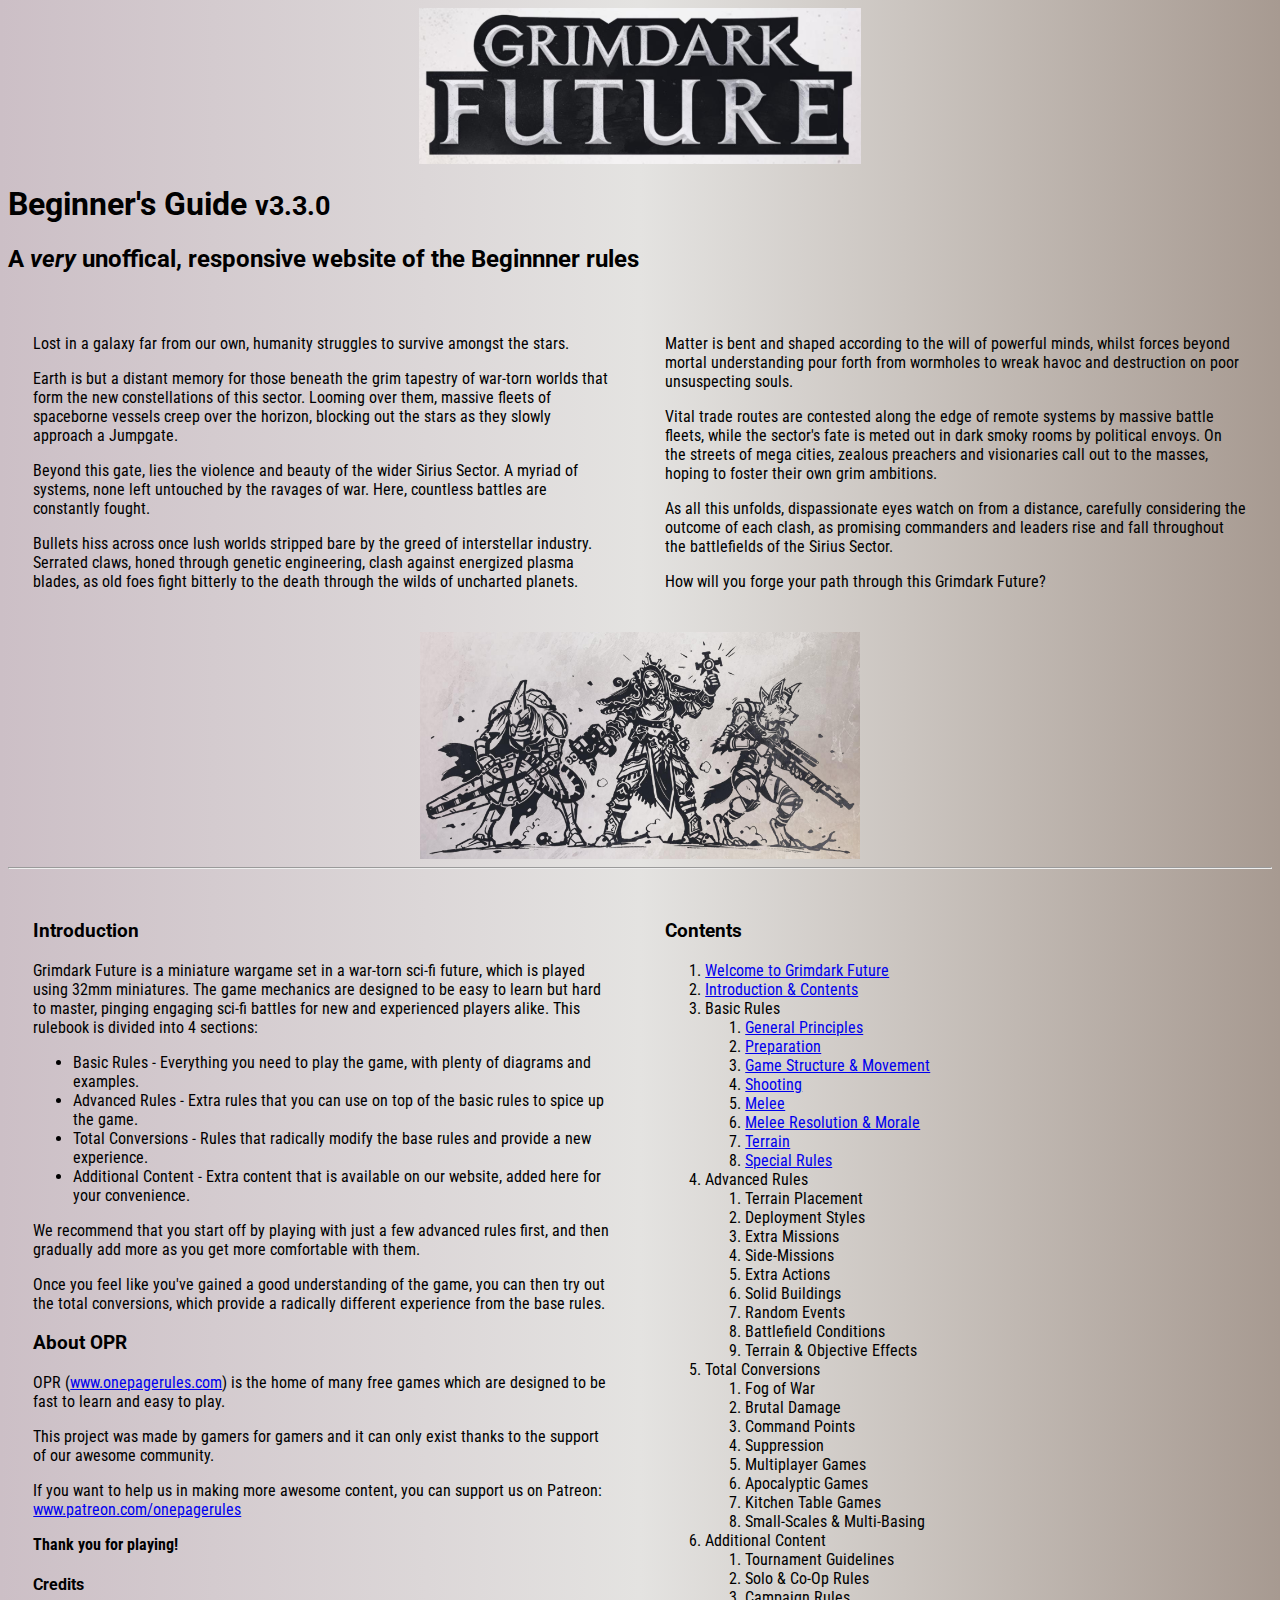
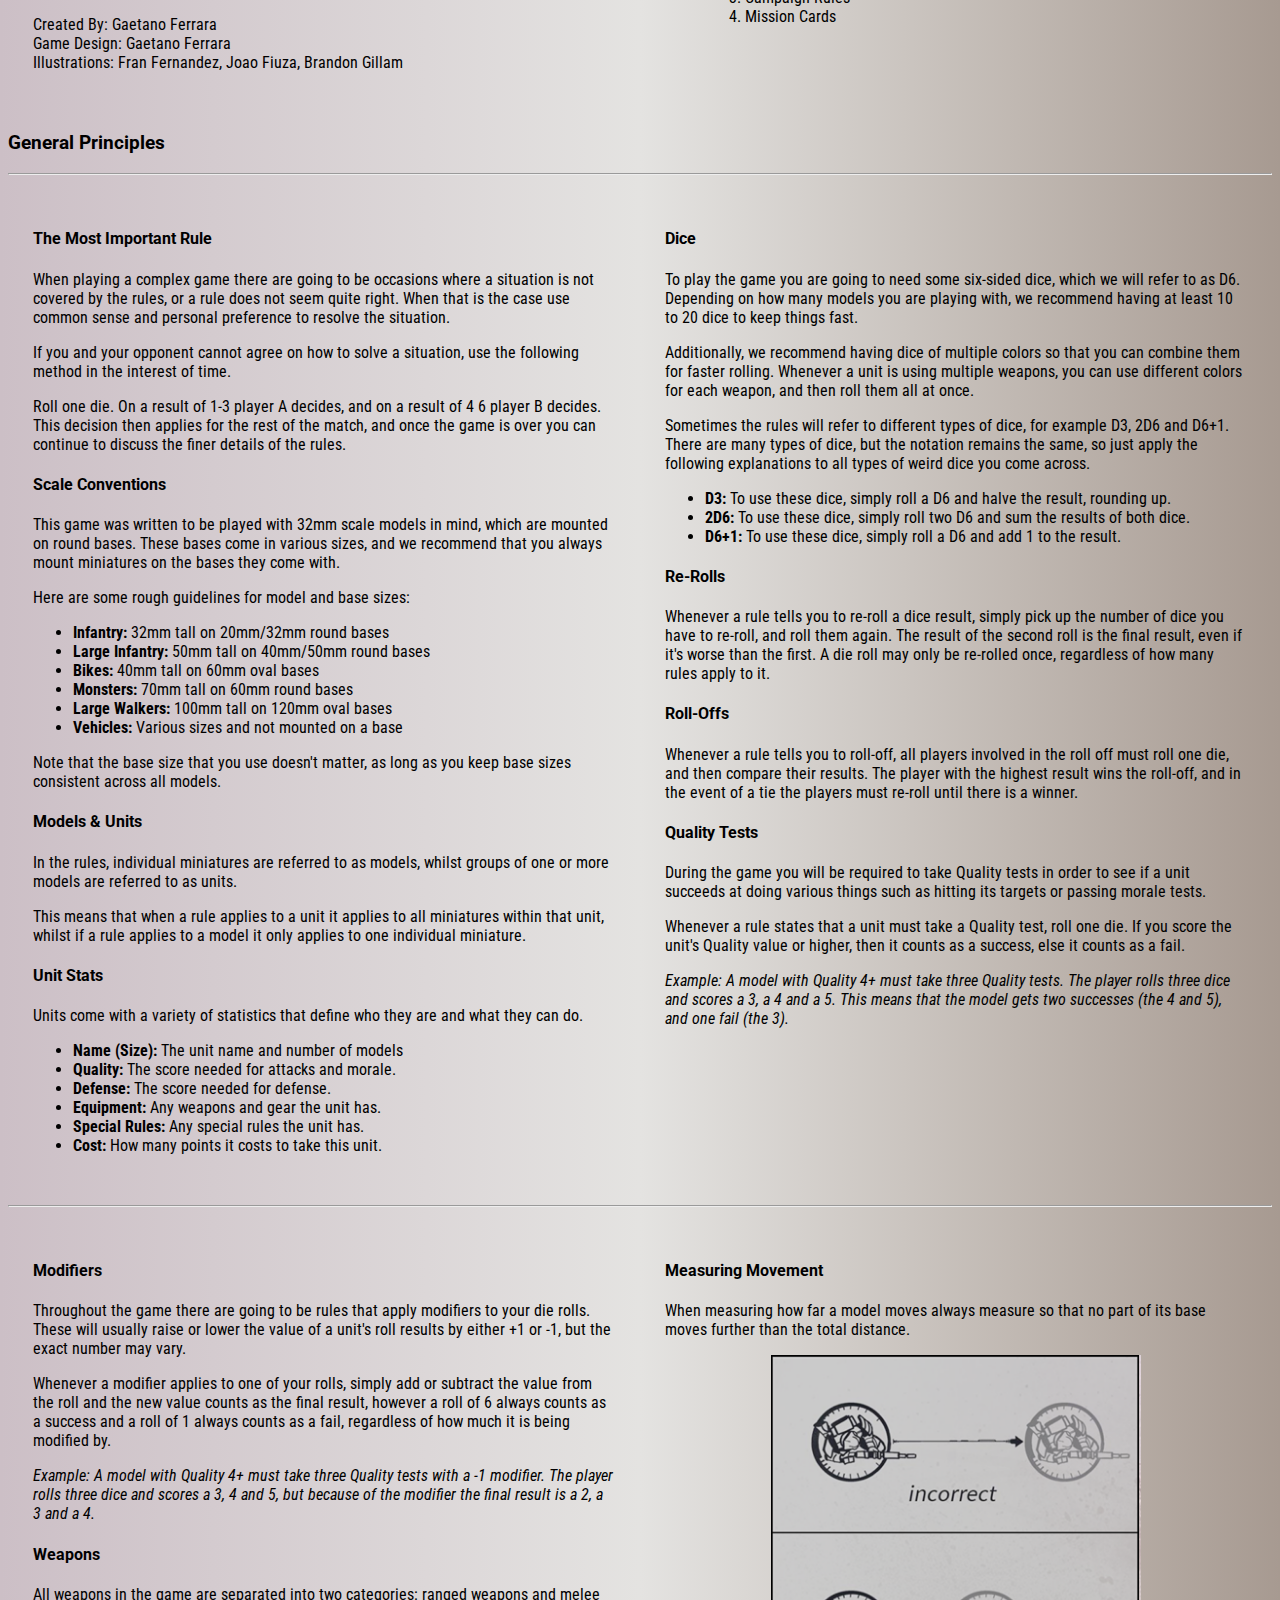
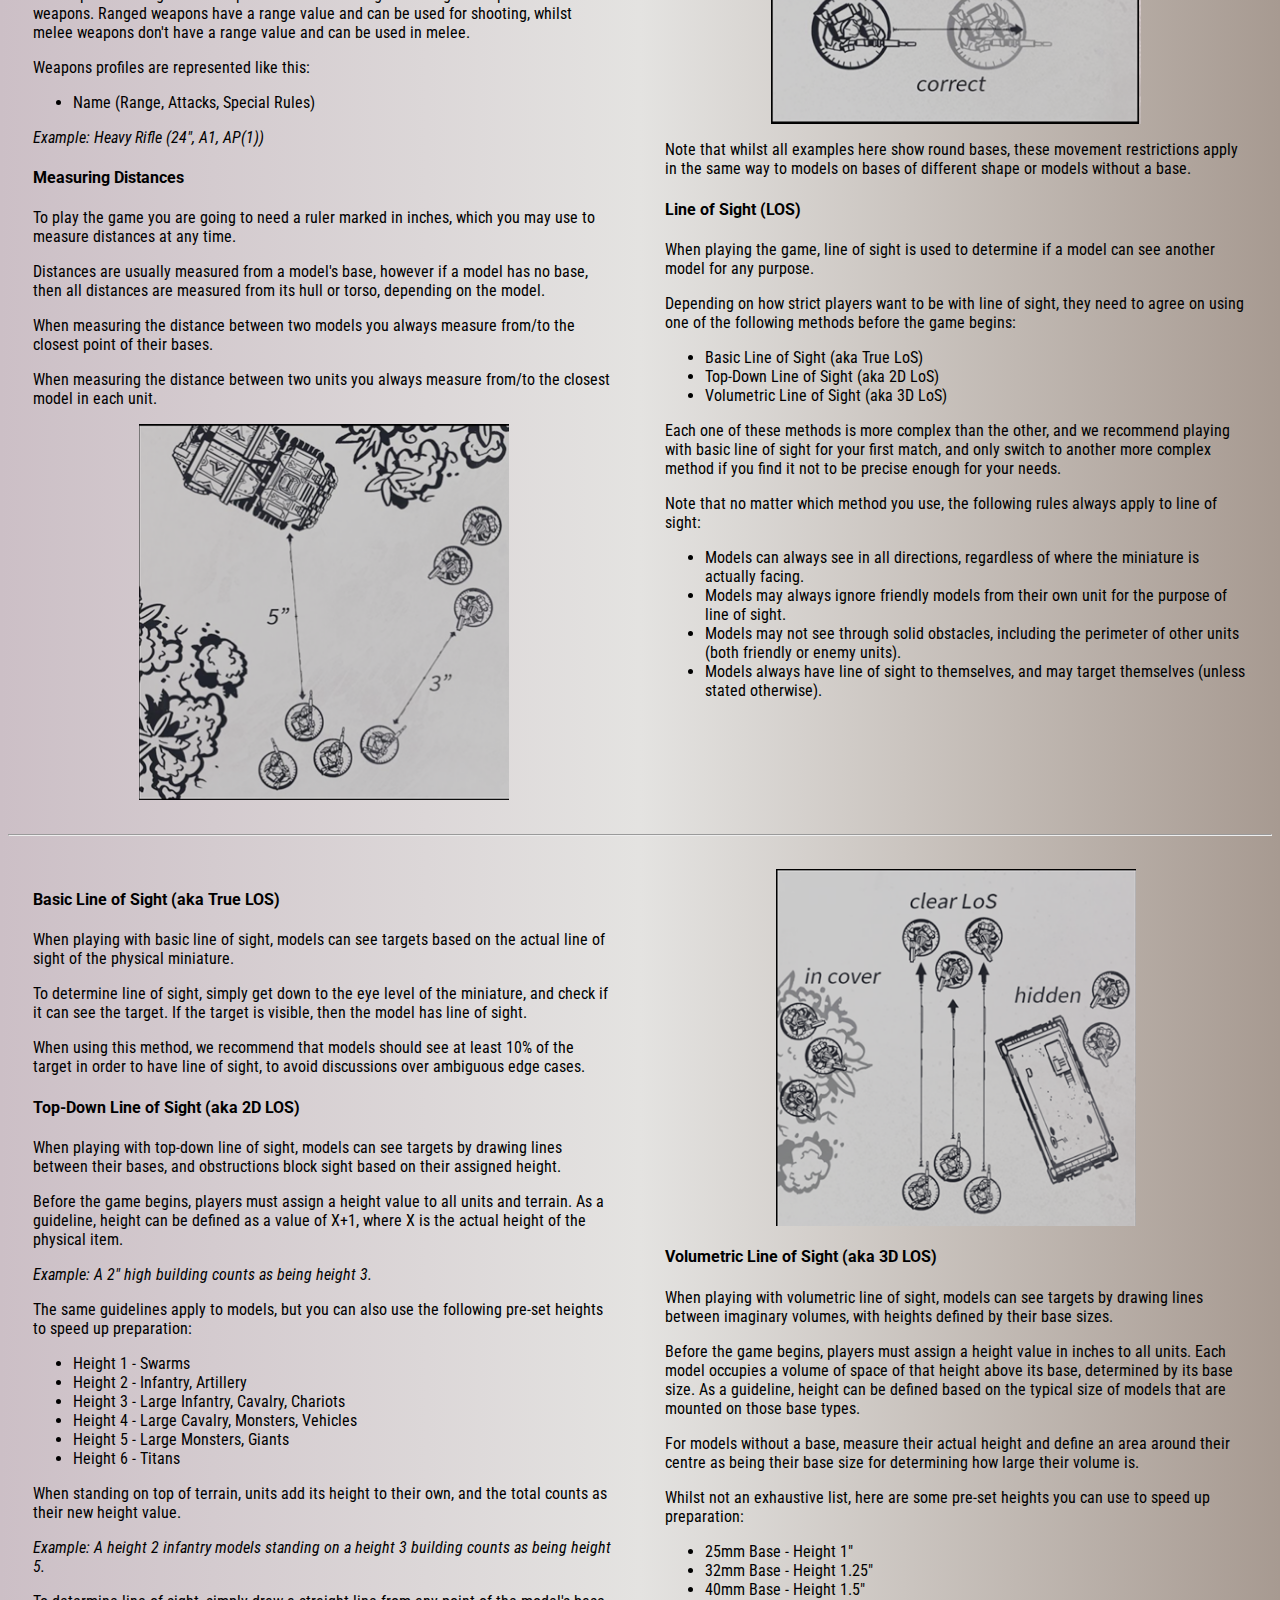
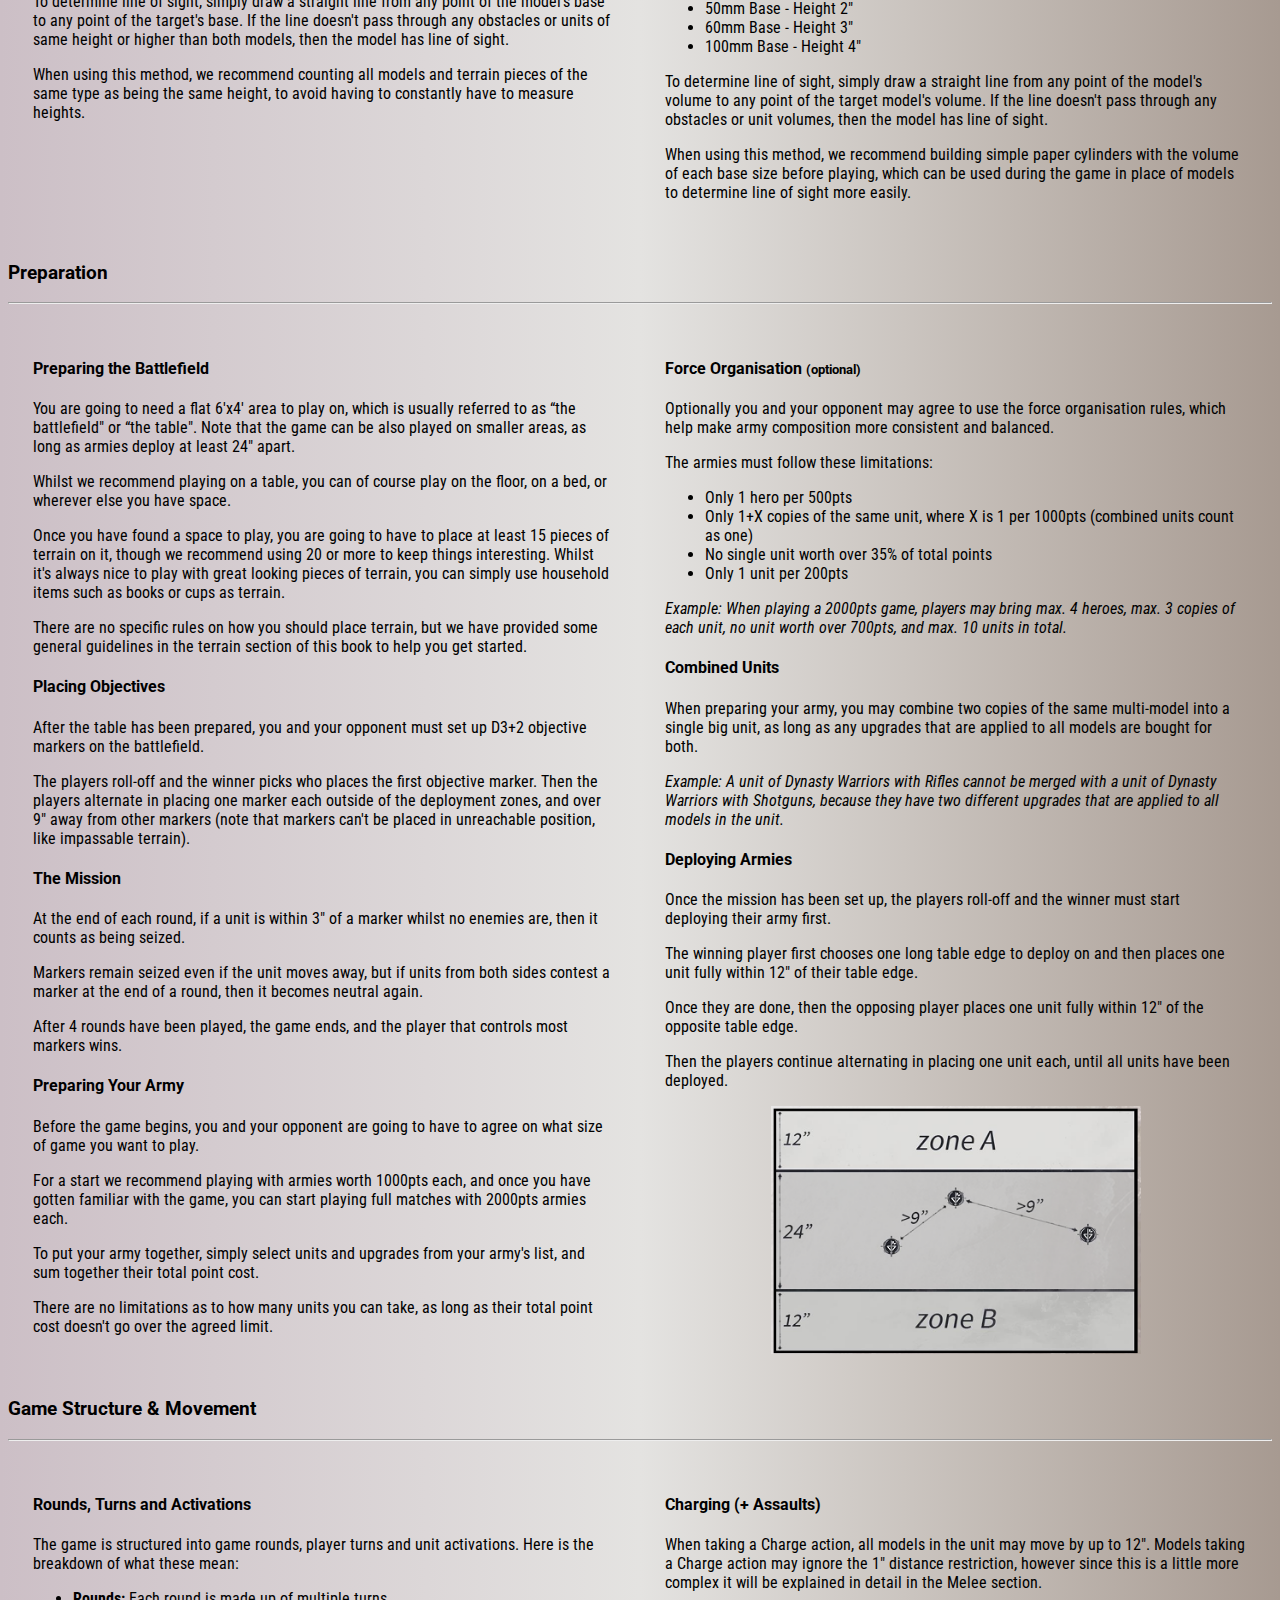
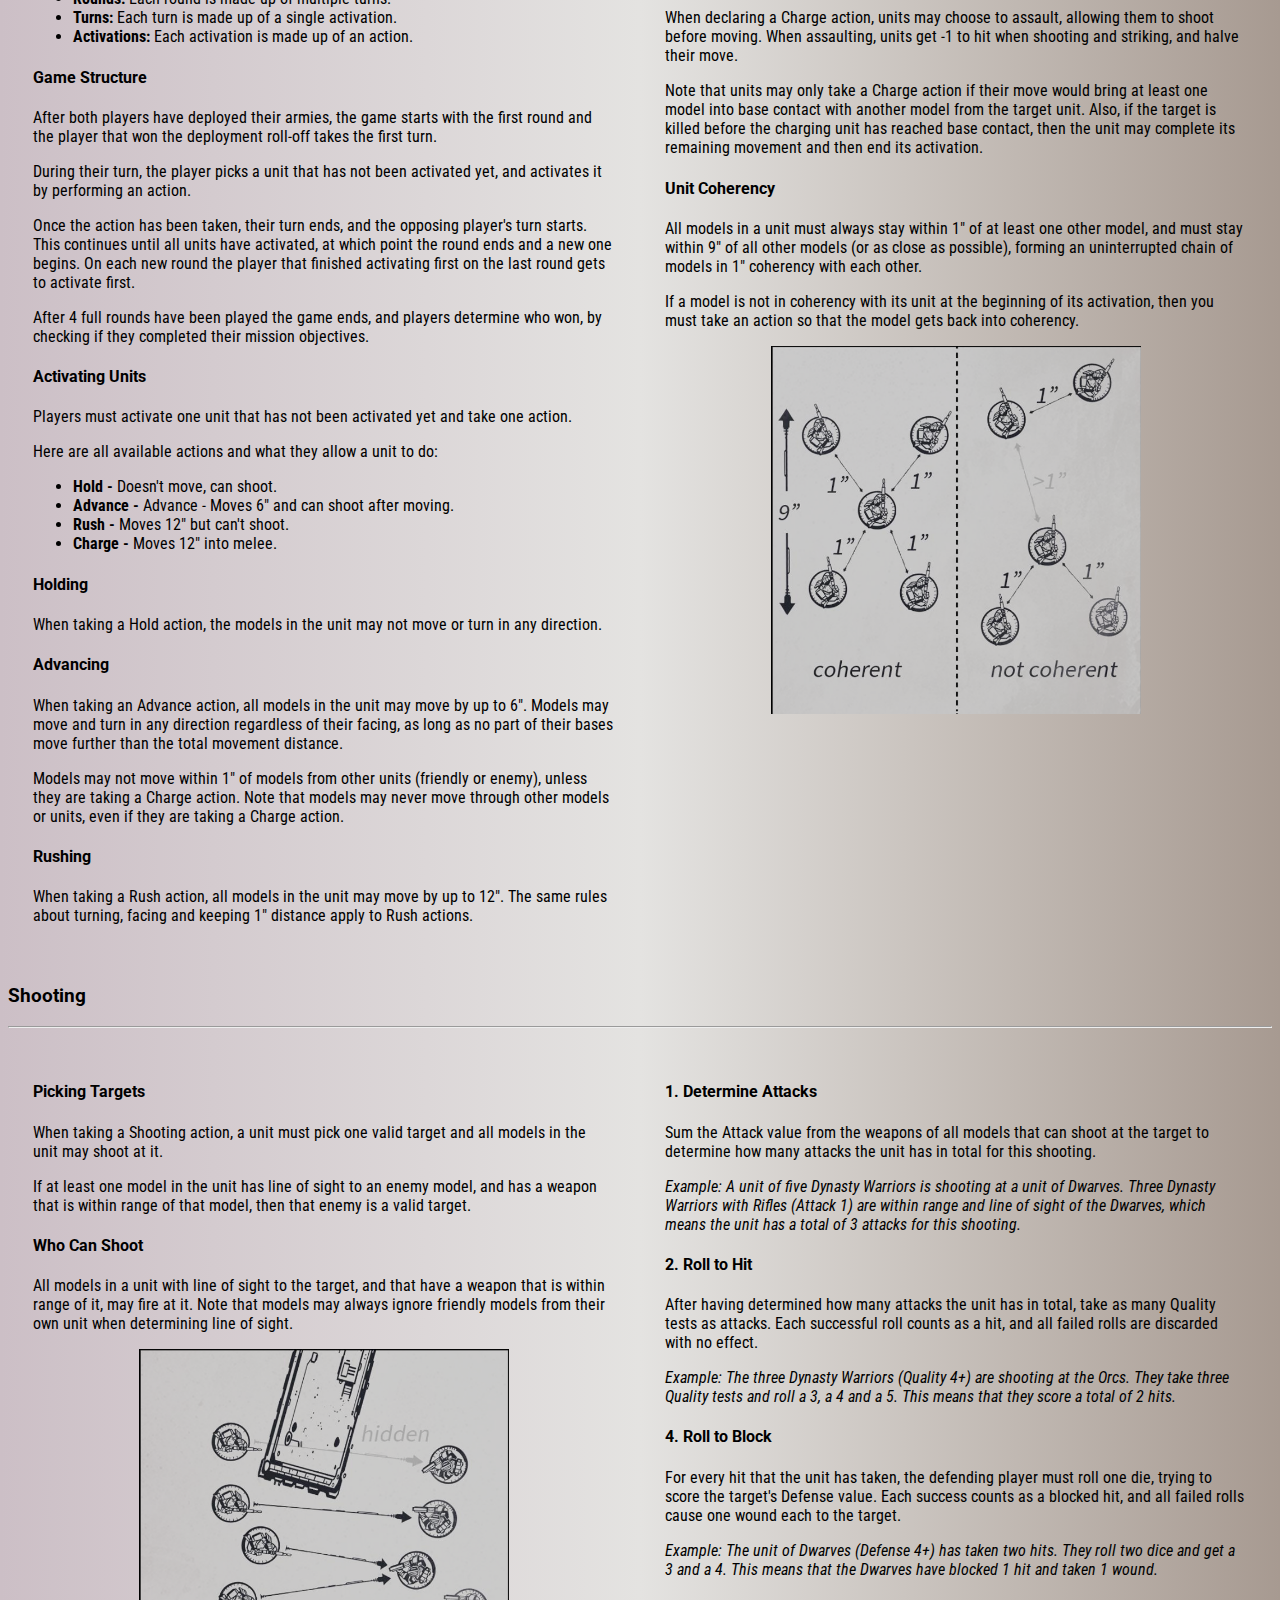
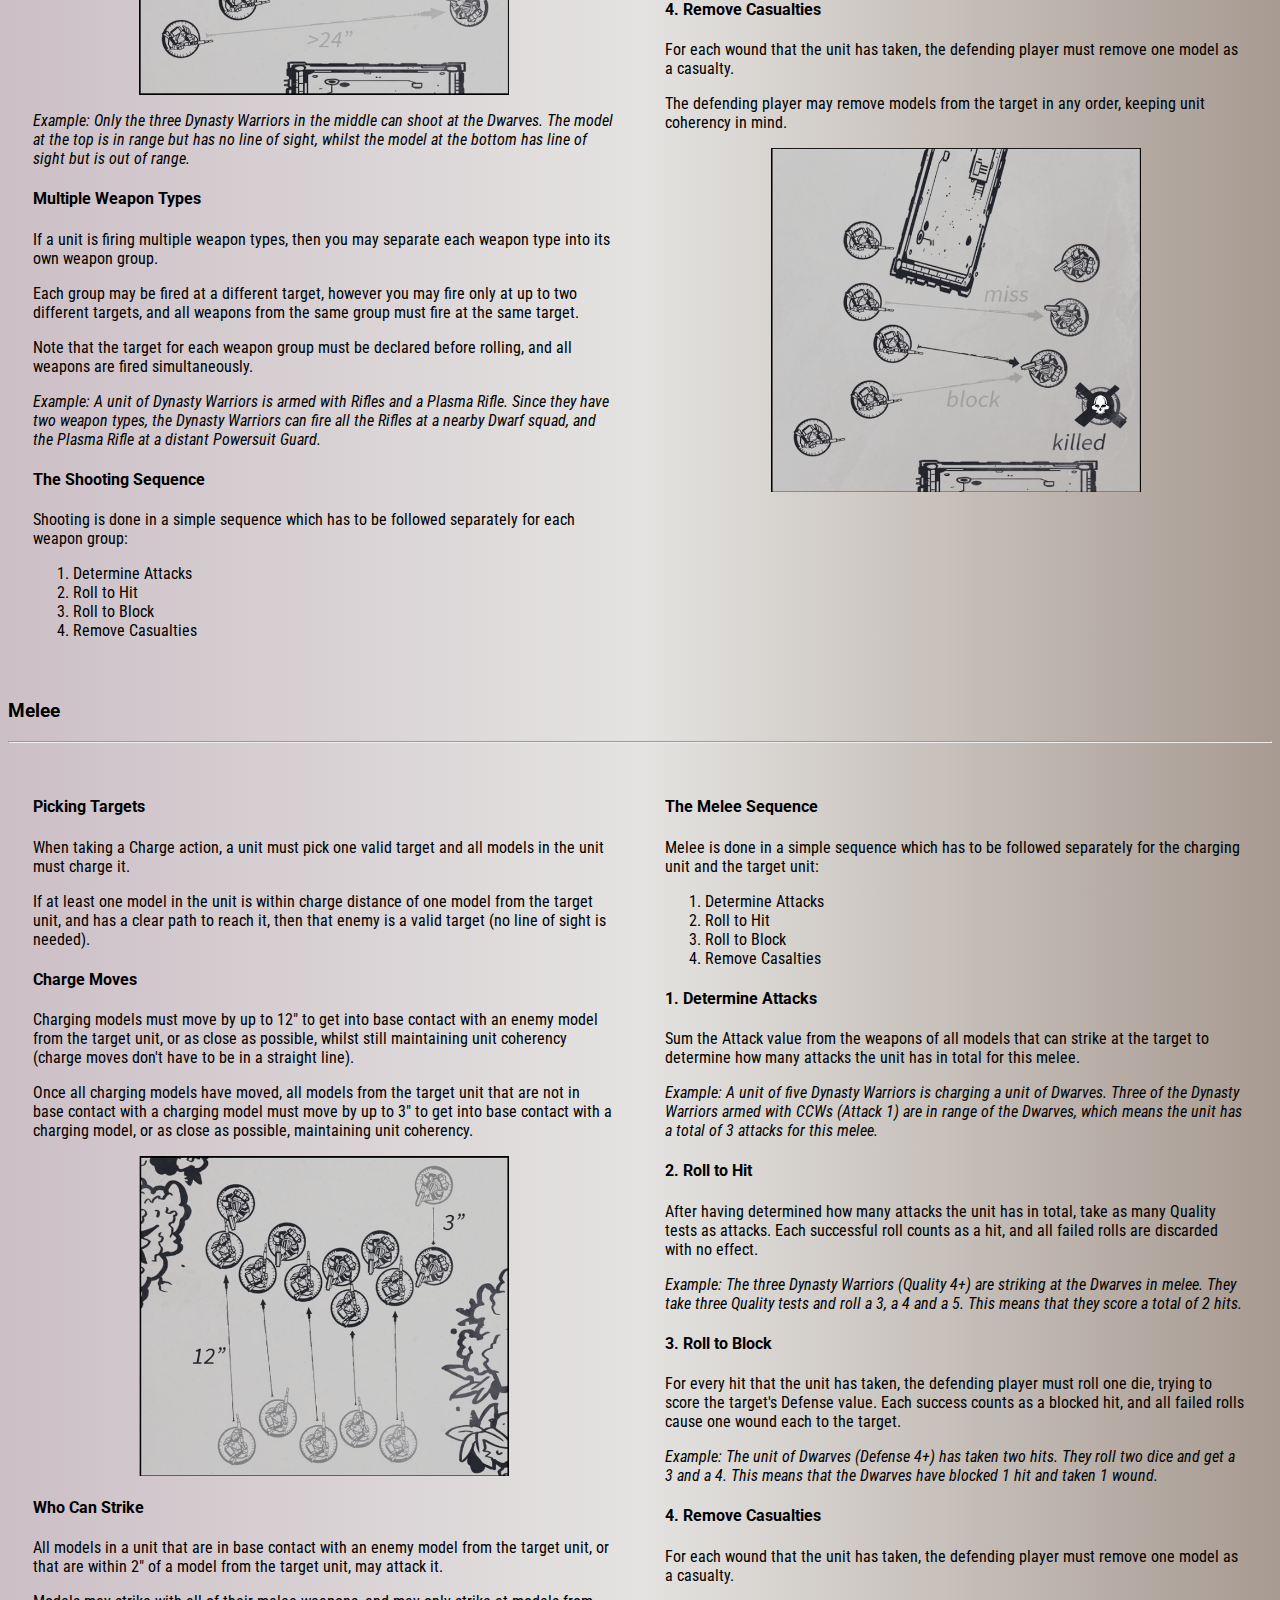
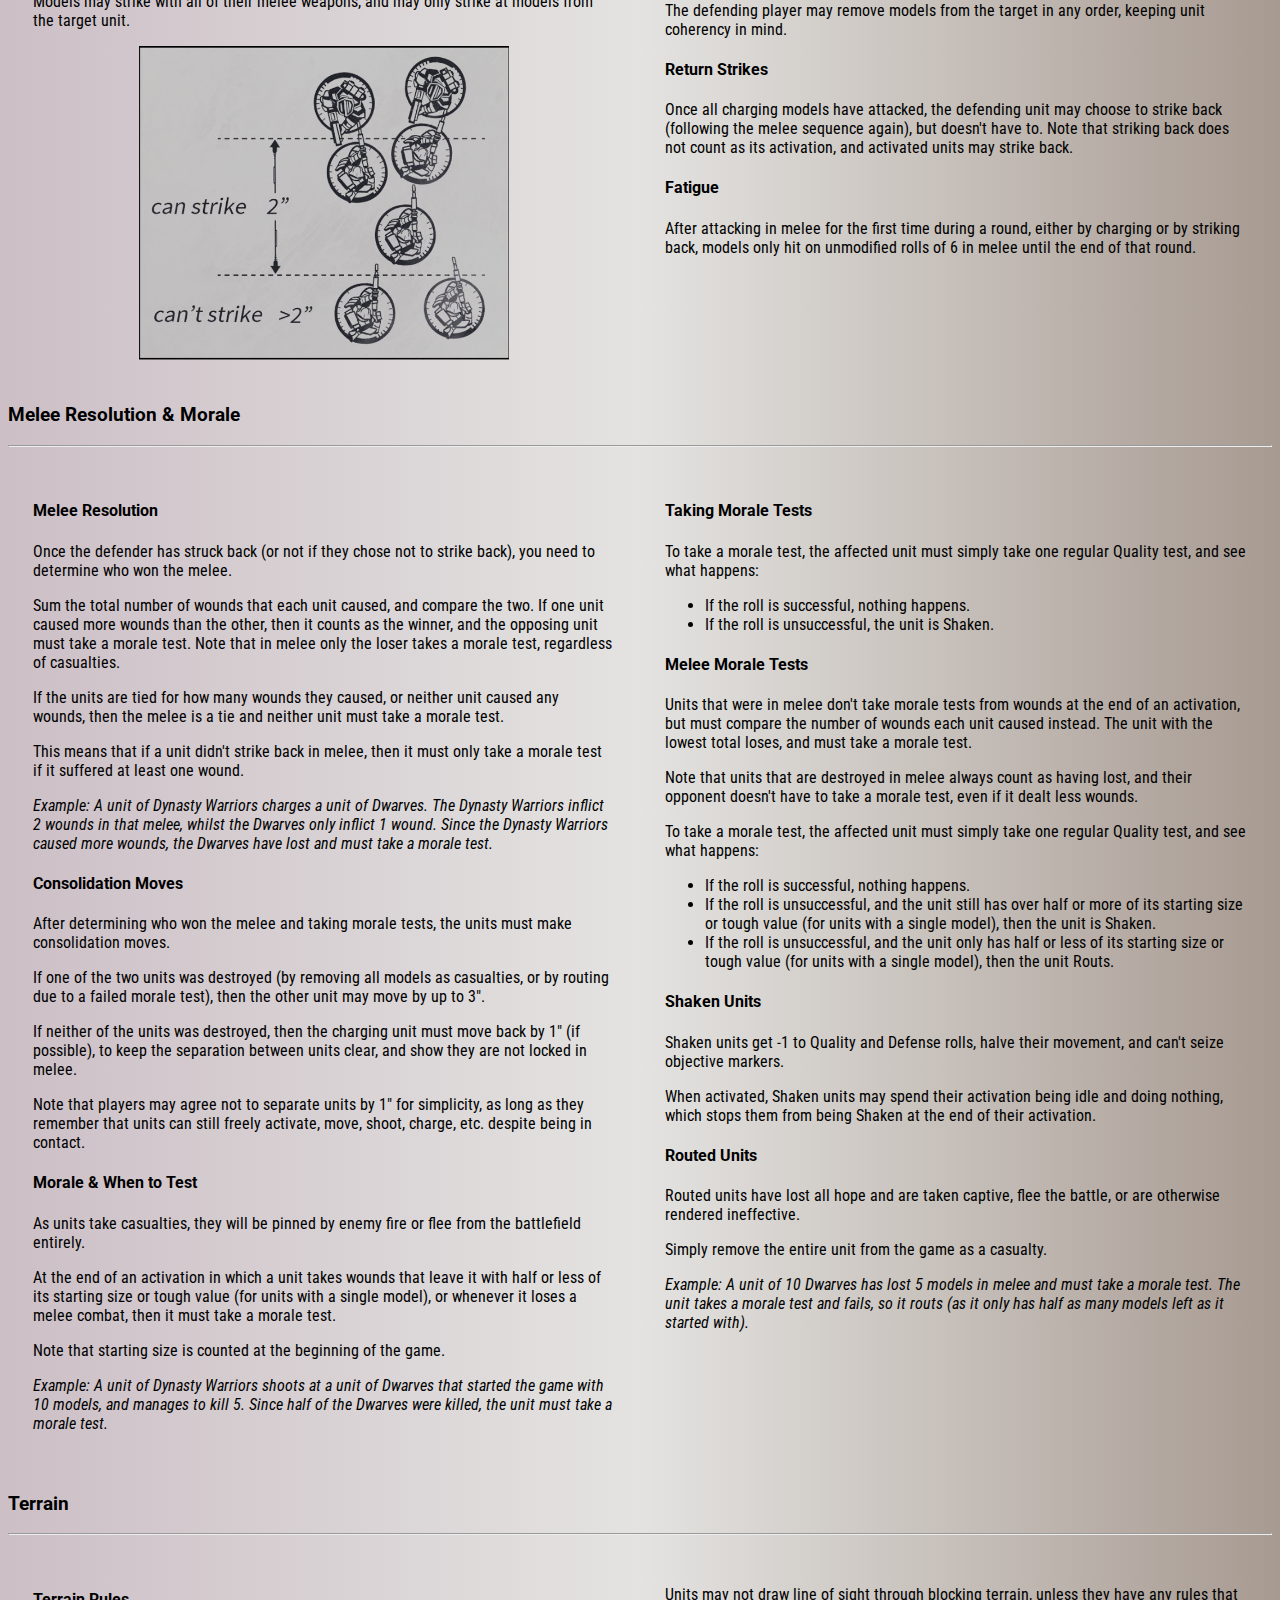
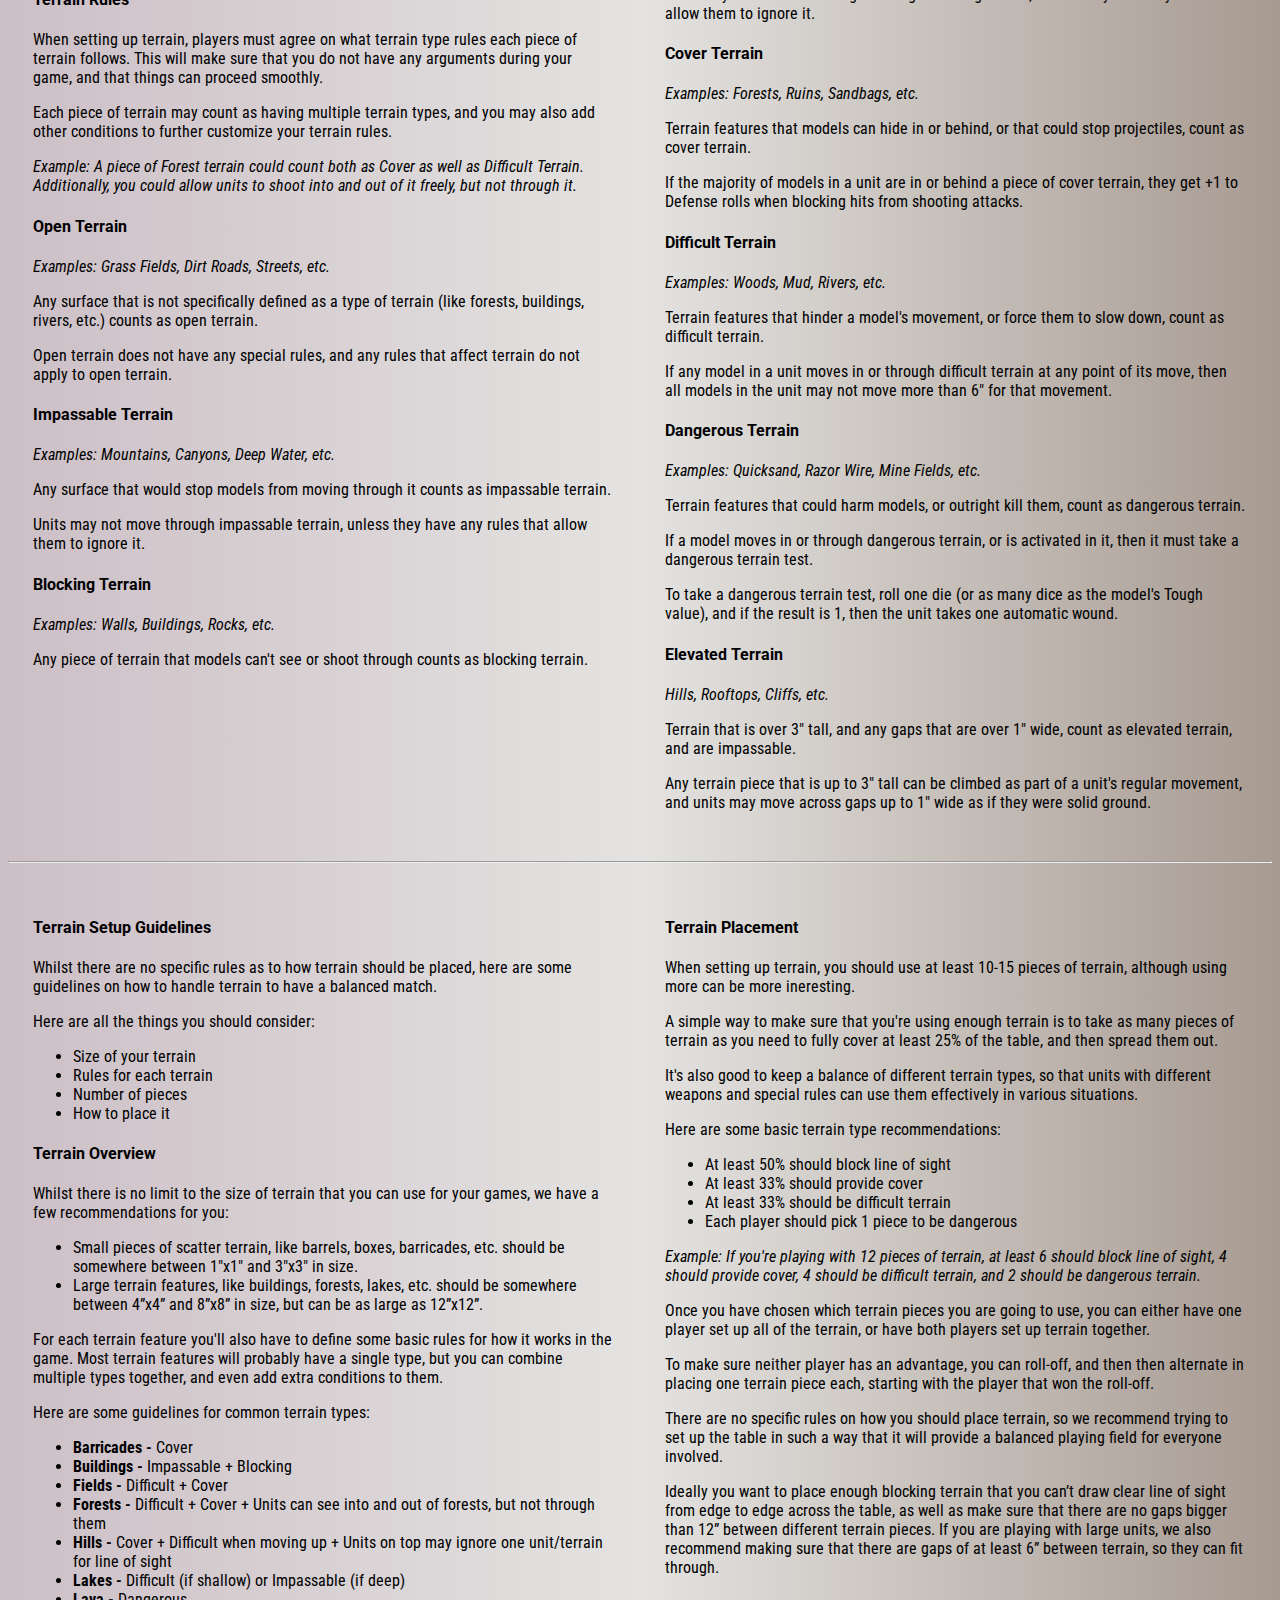
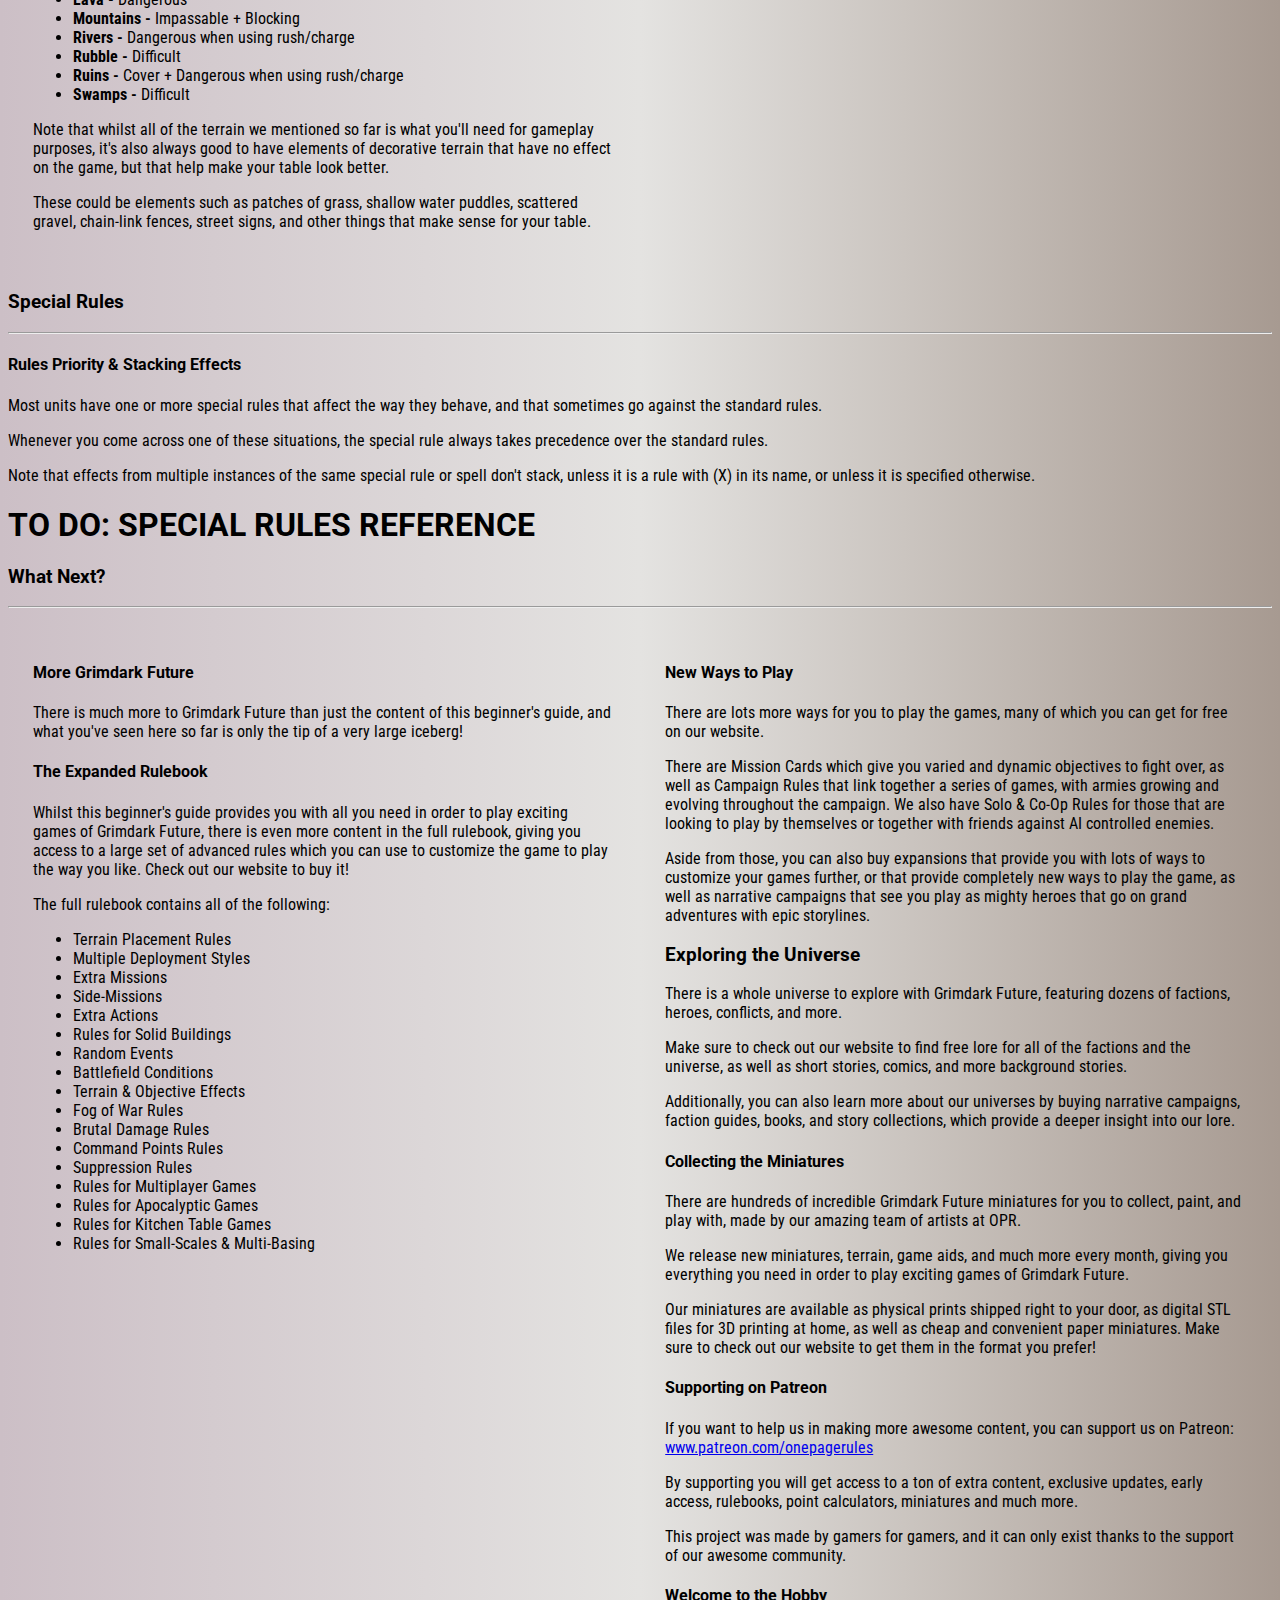
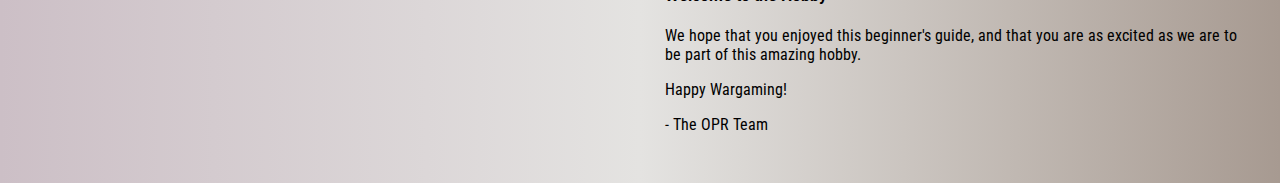
==== index.html @ 764f70dc "visual fixes for printing" ====
<!DOCTYPE html>
<html lang="en">
  <head>
    <meta charset="UTF-8" />
    <meta name="viewport" content="width=device-width, initial-scale=1.0" />
    <title>OPR's Grimdark Future Beginner Rules</title>
    <link rel="preconnect" href="https://fonts.googleapis.com" />
    <link rel="preconnect" href="https://fonts.gstatic.com" crossorigin />
    <link
      href="https://fonts.googleapis.com/css2?family=Roboto+Condensed:ital,wght@0,100..900;1,100..900&family=Roboto:ital,wght@0,100;0,300;0,400;0,500;0,700;0,900;1,100;1,300;1,400;1,500;1,700;1,900&display=swap"
      rel="stylesheet"
    />
    <link
      rel="stylesheet"
      media="screen"
      type="text/css"
      href="resources/styles.css"
    />
    <link
      rel="stylesheet"
      media="print"
      type="text/css"
      href="resources/print.css"
    />
  </head>
  <body>
    <img src="images/gf-logo.png" alt="Grimdark Future logo" />
    <h1>Beginner's Guide <small>v3.3.0</small></h1>
    <h2>
      A <em>very</em> unoffical, responsive website of the Beginnner rules
    </h2>
    <div class="row">
      <div class="column">
        <p>
          <a name="welcome"></a>
          Lost in a galaxy far from our own, humanity struggles to survive
          amongst the stars.
        </p>
        <p>
          Earth is but a distant memory for those beneath the grim tapestry of
          war-torn worlds that form the new constellations of this sector.
          Looming over them, massive fleets of spaceborne vessels creep over the
          horizon, blocking out the stars as they slowly approach a Jumpgate.
        </p>
        <p>
          Beyond this gate, lies the violence and beauty of the wider Sirius
          Sector. A myriad of systems, none left untouched by the ravages of
          war. Here, countless battles are constantly fought.
        </p>
        <p>
          Bullets hiss across once lush worlds stripped bare by the greed of
          interstellar industry. Serrated claws, honed through genetic
          engineering, clash against energized plasma blades, as old foes fight
          bitterly to the death through the wilds of uncharted planets.
        </p>
      </div>
      <div class="column">
        <p>
          Matter is bent and shaped according to the will of powerful minds,
          whilst forces beyond mortal understanding pour forth from wormholes to
          wreak havoc and destruction on poor unsuspecting souls.
        </p>

        <p>
          Vital trade routes are contested along the edge of remote systems by
          massive battle fleets, while the sector's fate is meted out in dark
          smoky rooms by political envoys. On the streets of mega cities,
          zealous preachers and visionaries call out to the masses, hoping to
          foster their own grim ambitions.
        </p>
        <p>
          As all this unfolds, dispassionate eyes watch on from a distance,
          carefully considering the outcome of each clash, as promising
          commanders and leaders rise and fall throughout the battlefields of
          the Sirius Sector.
        </p>
        <p>How will you forge your path through this Grimdark Future?</p>
      </div>
    </div>

    <img src="images/welcome.png" alt="three models looking cool" width="440" />

    <div class="row">
      <hr />
      <div class="column">
        <h3><a name="introduction">Introduction</a></h3>
        <p>
          Grimdark Future is a miniature wargame set in a war-torn sci-fi
          future, which is played using 32mm miniatures. The game mechanics are
          designed to be easy to learn but hard to master, pinging engaging
          sci-fi battles for new and experienced players alike. This rulebook is
          divided into 4 sections:
        </p>

        <ul>
          <li>
            Basic Rules - Everything you need to play the game, with plenty of
            diagrams and examples.
          </li>
          <li>
            Advanced Rules - Extra rules that you can use on top of the basic
            rules to spice up the game.
          </li>
          <li>
            Total Conversions - Rules that radically modify the base rules and
            provide a new experience.
          </li>
          <li>
            Additional Content - Extra content that is available on our website,
            added here for your convenience.
          </li>
        </ul>
        <p>
          We recommend that you start off by playing with just a few advanced
          rules first, and then gradually add more as you get more comfortable
          with them.
        </p>
        <p>
          Once you feel like you've gained a good understanding of the game, you
          can then try out the total conversions, which provide a radically
          different experience from the base rules.
        </p>
        <h3>About OPR</h3>
        <p>
          OPR (<a href="https://www.onepagerules.com">www.onepagerules.com</a>)
          is the home of many free games which are designed to be fast to learn
          and easy to play.
        </p>
        <p>
          This project was made by gamers for gamers and it can only exist
          thanks to the support of our awesome community.
        </p>
        <p>
          If you want to help us in making more awesome content, you can support
          us on Patreon:
          <a href="https://www.patreon.com/onepagerules"
            >www.patreon.com/onepagerules</a
          >
        </p>
        <p><strong>Thank you for playing!</strong></p>

        <h4>Credits</h4>
        <p>
          Created By: Gaetano Ferrara <br />
          Game Design: Gaetano Ferrara<br />
          Illustrations: Fran Fernandez, Joao Fiuza, Brandon Gillam
        </p>
      </div>
      <div class="column">
        <h3>Contents</h3>
        <ol class="toc-list">
          <li><a href="#welcome">Welcome to Grimdark Future</a></li>
          <li><a href="#introduction">Introduction & Contents</a></li>
          <li>Basic Rules</li>
          <ol>
            <li><a href="#general-principles">General Principles</a></li>
            <li><a href="#preparation">Preparation</a></li>
            <li><a href="#game-structure">Game Structure & Movement</a></li>
            <li><a href="#shooting">Shooting</a></li>
            <li><a href="#melee">Melee</a></li>
            <li><a href="#morale">Melee Resolution & Morale</a></li>
            <li><a href="#terrain">Terrain</a></li>
            <li><a href="#special-rules">Special Rules</a></li>
          </ol>
          <li>Advanced Rules</li>
          <ol>
            <li>Terrain Placement</li>
            <li>Deployment Styles</li>
            <li>Extra Missions</li>
            <li>Side-Missions</li>
            <li>Extra Actions</li>
            <li>Solid Buildings</li>
            <li>Random Events</li>
            <li>Battlefield Conditions</li>
            <li>Terrain & Objective Effects</li>
          </ol>
          <li>Total Conversions</li>
          <ol>
            <li>Fog of War</li>
            <li>Brutal Damage</li>
            <li>Command Points</li>
            <li>Suppression</li>
            <li>Multiplayer Games</li>
            <li>Apocalyptic Games</li>
            <li>Kitchen Table Games</li>
            <li>Small-Scales & Multi-Basing</li>
          </ol>
          <li>Additional Content</li>
          <ol>
            <li>Tournament Guidelines</li>
            <li>Solo & Co-Op Rules</li>
            <li>Campaign Rules</li>
            <li>Mission Cards</li>
          </ol>
        </ol>
      </div>
    </div>

    <h3><a name="general-principles">General Principles</a></h3>
    <hr />
    <div class="row">
      <div class="column">
        <h4>The Most Important Rule</h4>
        <p>
          When playing a complex game there are going to be occasions where a
          situation is not covered by the rules, or a rule does not seem quite
          right. When that is the case use common sense and personal preference
          to resolve the situation.
        </p>
        <p>
          If you and your opponent cannot agree on how to solve a situation, use
          the following method in the interest of time.
        </p>
        <p>
          Roll one die. On a result of 1-3 player A decides, and on a result of
          4 6 player B decides. This decision then applies for the rest of the
          match, and once the game is over you can continue to discuss the finer
          details of the rules.
        </p>
        <h4>Scale Conventions</h4>
        <p>
          This game was written to be played with 32mm scale models in mind,
          which are mounted on round bases. These bases come in various sizes,
          and we recommend that you always mount miniatures on the bases they
          come with.
        </p>
        <p>Here are some rough guidelines for model and base sizes:</p>
        <ul>
          <li><strong>Infantry:</strong> 32mm tall on 20mm/32mm round bases</li>
          <li>
            <strong>Large Infantry:</strong> 50mm tall on 40mm/50mm round bases
          </li>
          <li><strong>Bikes:</strong> 40mm tall on 60mm oval bases</li>
          <li><strong>Monsters:</strong> 70mm tall on 60mm round bases</li>
          <li>
            <strong>Large Walkers:</strong> 100mm tall on 120mm oval bases
          </li>
          <li>
            <strong>Vehicles:</strong> Various sizes and not mounted on a base
          </li>
        </ul>
        <p>
          Note that the base size that you use doesn't matter, as long as you
          keep base sizes consistent across all models.
        </p>
        <h4>Models & Units</h4>
        <p>
          In the rules, individual miniatures are referred to as models, whilst
          groups of one or more models are referred to as units.
        </p>
        <p>
          This means that when a rule applies to a unit it applies to all
          miniatures within that unit, whilst if a rule applies to a model it
          only applies to one individual miniature.
        </p>
        <h4>Unit Stats</h4>
        <p>
          Units come with a variety of statistics that define who they are and
          what they can do.
        </p>
        <ul>
          <li>
            <strong>Name (Size):</strong> The unit name and number of models
          </li>
          <li>
            <strong>Quality:</strong> The score needed for attacks and morale.
          </li>
          <li><strong>Defense:</strong> The score needed for defense.</li>
          <li>
            <strong>Equipment:</strong> Any weapons and gear the unit has.
          </li>
          <li>
            <strong>Special Rules:</strong> Any special rules the unit has.
          </li>
          <li>
            <strong>Cost:</strong> How many points it costs to take this unit.
          </li>
        </ul>
      </div>
      <div class="column">
        <h4>Dice</h4>
        <p>
          To play the game you are going to need some six-sided dice, which we
          will refer to as D6. Depending on how many models you are playing
          with, we recommend having at least 10 to 20 dice to keep things fast.
        </p>
        <p>
          Additionally, we recommend having dice of multiple colors so that you
          can combine them for faster rolling. Whenever a unit is using multiple
          weapons, you can use different colors for each weapon, and then roll
          them all at once.
        </p>
        <p>
          Sometimes the rules will refer to different types of dice, for example
          D3, 2D6 and D6+1. There are many types of dice, but the notation
          remains the same, so just apply the following explanations to all
          types of weird dice you come across.
        </p>
        <ul>
          <li>
            <strong>D3:</strong> To use these dice, simply roll a D6 and halve
            the result, rounding up.
          </li>
          <li>
            <strong>2D6:</strong> To use these dice, simply roll two D6 and sum
            the results of both dice.
          </li>
          <li>
            <strong>D6+1:</strong> To use these dice, simply roll a D6 and add 1
            to the result.
          </li>
        </ul>
        <h4>Re-Rolls</h4>
        <p>
          Whenever a rule tells you to re-roll a dice result, simply pick up the
          number of dice you have to re-roll, and roll them again. The result of
          the second roll is the final result, even if it's worse than the
          first. A die roll may only be re-rolled once, regardless of how many
          rules apply to it.
        </p>
        <h4>Roll-Offs</h4>
        <p>
          Whenever a rule tells you to roll-off, all players involved in the
          roll off must roll one die, and then compare their results. The player
          with the highest result wins the roll-off, and in the event of a tie
          the players must re-roll until there is a winner.
        </p>
        <h4>Quality Tests</h4>
        <p>
          During the game you will be required to take Quality tests in order to
          see if a unit succeeds at doing various things such as hitting its
          targets or passing morale tests.
        </p>
        <p>
          Whenever a rule states that a unit must take a Quality test, roll one
          die. If you score the unit's Quality value or higher, then it counts
          as a success, else it counts as a fail.
        </p>
        <p>
          <em
            >Example: A model with Quality 4+ must take three Quality tests. The
            player rolls three dice and scores a 3, a 4 and a 5. This means that
            the model gets two successes (the 4 and 5), and one fail (the
            3).</em
          >
        </p>
      </div>
    </div>
    <hr />
    <div class="row">
      <div class="column">
        <h4>Modifiers</h4>
        <p>
          Throughout the game there are going to be rules that apply modifiers
          to your die rolls. These will usually raise or lower the value of a
          unit's roll results by either +1 or -1, but the exact number may vary.
        </p>
        <p>
          Whenever a modifier applies to one of your rolls, simply add or
          subtract the value from the roll and the new value counts as the final
          result, however a roll of 6 always counts as a success and a roll of 1
          always counts as a fail, regardless of how much it is being modified
          by.
        </p>
        <p>
          <em>
            Example: A model with Quality 4+ must take three Quality tests with
            a -1 modifier. The player rolls three dice and scores a 3, 4 and 5,
            but because of the modifier the final result is a 2, a 3 and a 4.
          </em>
        </p>
        <h4>Weapons</h4>
        <p>
          All weapons in the game are separated into two categories: ranged
          weapons and melee weapons. Ranged weapons have a range value and can
          be used for shooting, whilst melee weapons don't have a range value
          and can be used in melee.
        </p>
        <p>Weapons profiles are represented like this:</p>
        <ul>
          <li>Name (Range, Attacks, Special Rules)</li>
        </ul>
        <p><em>Example: Heavy Rifle (24", A1, AP(1))</em></p>
        <h4>Measuring Distances</h4>
        <p>
          To play the game you are going to need a ruler marked in inches, which
          you may use to measure distances at any time.
        </p>
        <p>
          Distances are usually measured from a model's base, however if a model
          has no base, then all distances are measured from its hull or torso,
          depending on the model.
        </p>
        <p>
          When measuring the distance between two models you always measure
          from/to the closest point of their bases.
        </p>
        <p>
          When measuring the distance between two units you always measure
          from/to the closest model in each unit.
        </p>
        <img
          src="images/measuring-bases.png"
          alt="learning how to measure between bases"
          width="370"
          height="auto"
        />
      </div>
      <div class="column">
        <h4>Measuring Movement</h4>
        <p>
          When measuring how far a model moves always measure so that no part of
          its base moves further than the total distance.
        </p>
        <img
          src="images/measuring-movement.png"
          alt="showing incorrect and correct measurement of movement"
          width="370"
          height="auto"
        />
        <p>
          Note that whilst all examples here show round bases, these movement
          restrictions apply in the same way to models on bases of different
          shape or models without a base.
        </p>
        <h4>Line of Sight (LOS)</h4>
        <p>
          When playing the game, line of sight is used to determine if a model
          can see another model for any purpose.
        </p>
        <p>
          Depending on how strict players want to be with line of sight, they
          need to agree on using one of the following methods before the game
          begins:
        </p>
        <ul>
          <li>Basic Line of Sight (aka True LoS)</li>
          <li>Top-Down Line of Sight (aka 2D LoS)</li>
          <li>Volumetric Line of Sight (aka 3D LoS)</li>
        </ul>
        <p>
          Each one of these methods is more complex than the other, and we
          recommend playing with basic line of sight for your first match, and
          only switch to another more complex method if you find it not to be
          precise enough for your needs.
        </p>
        <p>
          Note that no matter which method you use, the following rules always
          apply to line of sight:
        </p>
        <ul>
          <li>
            Models can always see in all directions, regardless of where the
            miniature is actually facing.
          </li>
          <li>
            Models may always ignore friendly models from their own unit for the
            purpose of line of sight.
          </li>
          <li>
            Models may not see through solid obstacles, including the perimeter
            of other units (both friendly or enemy units).
          </li>
          <li>
            Models always have line of sight to themselves, and may target
            themselves (unless stated otherwise).
          </li>
        </ul>
      </div>
    </div>
    <hr />
    <div class="row">
      <div class="column">
        <h4>Basic Line of Sight (aka True LOS)</h4>
        <p>
          When playing with basic line of sight, models can see targets based on
          the actual line of sight of the physical miniature.
        </p>
        <p>
          To determine line of sight, simply get down to the eye level of the
          miniature, and check if it can see the target. If the target is
          visible, then the model has line of sight.
        </p>
        <p>
          When using this method, we recommend that models should see at least
          10% of the target in order to have line of sight, to avoid discussions
          over ambiguous edge cases.
        </p>
        <h4>Top-Down Line of Sight (aka 2D LOS)</h4>
        <p>
          When playing with top-down line of sight, models can see targets by
          drawing lines between their bases, and obstructions block sight based
          on their assigned height.
        </p>
        <p>
          Before the game begins, players must assign a height value to all
          units and terrain. As a guideline, height can be defined as a value of
          X+1, where X is the actual height of the physical item.
        </p>
        <p><em> Example: A 2" high building counts as being height 3. </em></p>
        <p>
          The same guidelines apply to models, but you can also use the
          following pre-set heights to speed up preparation:
        </p>
        <ul>
          <li>Height 1 - Swarms</li>
          <li>Height 2 - Infantry, Artillery</li>
          <li>Height 3 - Large Infantry, Cavalry, Chariots</li>
          <li>Height 4 - Large Cavalry, Monsters, Vehicles</li>
          <li>Height 5 - Large Monsters, Giants</li>
          <li>Height 6 - Titans</li>
        </ul>
        <p>
          When standing on top of terrain, units add its height to their own,
          and the total counts as their new height value.
        </p>
        <p>
          <em>
            Example: A height 2 infantry models standing on a height 3 building
            counts as being height 5.
          </em>
        </p>
        <p>
          To determine line of sight, simply draw a straight line from any point
          of the model's base to any point of the target's base. If the line
          doesn't pass through any obstacles or units of same height or higher
          than both models, then the model has line of sight.
        </p>
        <p>
          When using this method, we recommend counting all models and terrain
          pieces of the same type as being the same height, to avoid having to
          constantly have to measure heights.
        </p>
      </div>
      <div class="column">
        <img
          src="images/2d-los.png"
          alt="image showing different types of cover amount"
          width="360"
          height="auto"
        />
        <h4>Volumetric Line of Sight (aka 3D LOS)</h4>
        <p>
          When playing with volumetric line of sight, models can see targets by
          drawing lines between imaginary volumes, with heights defined by their
          base sizes.
        </p>
        <p>
          Before the game begins, players must assign a height value in inches
          to all units. Each model occupies a volume of space of that height
          above its base, determined by its base size. As a guideline, height
          can be defined based on the typical size of models that are mounted on
          those base types.
        </p>
        <p>
          For models without a base, measure their actual height and define an
          area around their centre as being their base size for determining how
          large their volume is.
        </p>
        <p>
          Whilst not an exhaustive list, here are some pre-set heights you can
          use to speed up preparation:
        </p>
        <ul>
          <li>25mm Base - Height 1"</li>
          <li>32mm Base - Height 1.25"</li>
          <li>40mm Base - Height 1.5"</li>
          <li>50mm Base - Height 2"</li>
          <li>60mm Base - Height 3"</li>
          <li>100mm Base - Height 4"</li>
        </ul>
        <p>
          To determine line of sight, simply draw a straight line from any point
          of the model's volume to any point of the target model's volume. If
          the line doesn't pass through any obstacles or unit volumes, then the
          model has line of sight.
        </p>
        <p>
          When using this method, we recommend building simple paper cylinders
          with the volume of each base size before playing, which can be used
          during the game in place of models to determine line of sight more
          easily.
        </p>
      </div>
    </div>

    <h3><a name="preparation">Preparation</a></h3>
    <hr />
    <div class="row">
      <div class="column">
        <h4>Preparing the Battlefield</h4>
        <p>
          You are going to need a flat 6'x4' area to play on, which is usually
          referred to as “the battlefield" or “the table". Note that the game
          can be also played on smaller areas, as long as armies deploy at least
          24" apart.
        </p>
        <p>
          Whilst we recommend playing on a table, you can of course play on the
          floor, on a bed, or wherever else you have space.
        </p>
        <p>
          Once you have found a space to play, you are going to have to place at
          least 15 pieces of terrain on it, though we recommend using 20 or more
          to keep things interesting. Whilst it's always nice to play with great
          looking pieces of terrain, you can simply use household items such as
          books or cups as terrain.
        </p>
        <p>
          There are no specific rules on how you should place terrain, but we
          have provided some general guidelines in the terrain section of this
          book to help you get started.
        </p>
        <h4>Placing Objectives</h4>
        <p>
          After the table has been prepared, you and your opponent must set up
          D3+2 objective markers on the battlefield.
        </p>
        <p>
          The players roll-off and the winner picks who places the first
          objective marker. Then the players alternate in placing one marker
          each outside of the deployment zones, and over 9" away from other
          markers (note that markers can't be placed in unreachable position,
          like impassable terrain).
        </p>
        <h4>The Mission</h4>
        <p>
          At the end of each round, if a unit is within 3" of a marker whilst no
          enemies are, then it counts as being seized.
        </p>
        <p>
          Markers remain seized even if the unit moves away, but if units from
          both sides contest a marker at the end of a round, then it becomes
          neutral again.
        </p>
        <p>
          After 4 rounds have been played, the game ends, and the player that
          controls most markers wins.
        </p>
        <h4>Preparing Your Army</h4>
        <p>
          Before the game begins, you and your opponent are going to have to
          agree on what size of game you want to play.
        </p>
        <p>
          For a start we recommend playing with armies worth 1000pts each, and
          once you have gotten familiar with the game, you can start playing
          full matches with 2000pts armies each.
        </p>
        <p>
          To put your army together, simply select units and upgrades from your
          army's list, and sum together their total point cost.
        </p>
        <p>
          There are no limitations as to how many units you can take, as long as
          their total point cost doesn't go over the agreed limit.
        </p>
      </div>
      <div class="column">
        <h4>Force Organisation <small>(optional)</small></h4>
        <p>
          Optionally you and your opponent may agree to use the force
          organisation rules, which help make army composition more consistent
          and balanced.
        </p>
        <p>The armies must follow these limitations:</p>
        <ul>
          <li>Only 1 hero per 500pts</li>
          <li>
            Only 1+X copies of the same unit, where X is 1 per 1000pts (combined
            units count as one)
          </li>
          <li>No single unit worth over 35% of total points</li>
          <li>Only 1 unit per 200pts</li>
        </ul>
        <p>
          <em
            >Example: When playing a 2000pts game, players may bring max. 4
            heroes, max. 3 copies of each unit, no unit worth over 700pts, and
            max. 10 units in total.
          </em>
        </p>
        <h4>Combined Units</h4>
        <p>
          When preparing your army, you may combine two copies of the same
          multi-model into a single big unit, as long as any upgrades that are
          applied to all models are bought for both.
        </p>
        <p>
          <em
            >Example: A unit of Dynasty Warriors with Rifles cannot be merged
            with a unit of Dynasty Warriors with Shotguns, because they have two
            different upgrades that are applied to all models in the unit.
          </em>
        </p>
        <h4>Deploying Armies</h4>
        <p>
          Once the mission has been set up, the players roll-off and the winner
          must start deploying their army first.
        </p>
        <p>
          The winning player first chooses one long table edge to deploy on and
          then places one unit fully within 12" of their table edge.
        </p>
        <p>
          Once they are done, then the opposing player places one unit fully
          within 12" of the opposite table edge.
        </p>
        <p>
          Then the players continue alternating in placing one unit each, until
          all units have been deployed.
        </p>
        <img
          src="images/deploying-armies.png"
          alt="showing the zone sizes for deploying armies"
          width="370"
          height="auto"
        />
      </div>
    </div>

    <h3><a name="game-structure">Game Structure & Movement</a></h3>
    <hr />
    <div class="row">
      <div class="column">
        <h4>Rounds, Turns and Activations</h4>
        <p>
          The game is structured into game rounds, player turns and unit
          activations. Here is the breakdown of what these mean:
        </p>
        <ul>
          <li>
            <strong>Rounds:</strong> Each round is made up of multiple turns.
          </li>
          <li>
            <strong>Turns:</strong> Each turn is made up of a single activation.
          </li>
          <li>
            <strong>Activations:</strong> Each activation is made up of an
            action.
          </li>
        </ul>
        <h4>Game Structure</h4>
        <p>
          After both players have deployed their armies, the game starts with
          the first round and the player that won the deployment roll-off takes
          the first turn.
        </p>
        <p>
          During their turn, the player picks a unit that has not been activated
          yet, and activates it by performing an action.
        </p>
        <p>
          Once the action has been taken, their turn ends, and the opposing
          player's turn starts. This continues until all units have activated,
          at which point the round ends and a new one begins. On each new round
          the player that finished activating first on the last round gets to
          activate first.
        </p>
        <p>
          After 4 full rounds have been played the game ends, and players
          determine who won, by checking if they completed their mission
          objectives.
        </p>
        <h4>Activating Units</h4>
        <p>
          Players must activate one unit that has not been activated yet and
          take one action.
        </p>
        <p>Here are all available actions and what they allow a unit to do:</p>
        <ul>
          <li><strong>Hold - </strong> Doesn't move, can shoot.</li>
          <li>
            <strong>Advance - </strong> Advance - Moves 6" and can shoot after
            moving.
          </li>
          <li><strong>Rush - </strong> Moves 12" but can't shoot.</li>
          <li><strong>Charge - </strong> Moves 12" into melee.</li>
        </ul>
        <h4>Holding</h4>
        <p>
          When taking a Hold action, the models in the unit may not move or turn
          in any direction.
        </p>
        <h4>Advancing</h4>
        <p>
          When taking an Advance action, all models in the unit may move by up
          to 6". Models may move and turn in any direction regardless of their
          facing, as long as no part of their bases move further than the total
          movement distance.
        </p>
        <p>
          Models may not move within 1" of models from other units (friendly or
          enemy), unless they are taking a Charge action. Note that models may
          never move through other models or units, even if they are taking a
          Charge action.
        </p>
        <h4>Rushing</h4>
        <p>
          When taking a Rush action, all models in the unit may move by up to
          12". The same rules about turning, facing and keeping 1" distance
          apply to Rush actions.
        </p>
      </div>
      <div class="column">
        <h4>Charging (+ Assaults)</h4>
        <p>
          When taking a Charge action, all models in the unit may move by up to
          12". Models taking a Charge action may ignore the 1" distance
          restriction, however since this is a little more complex it will be
          explained in detail in the Melee section.
        </p>
        <p>
          When declaring a Charge action, units may choose to assault, allowing
          them to shoot before moving. When assaulting, units get -1 to hit when
          shooting and striking, and halve their move.
        </p>
        <p>
          Note that units may only take a Charge action if their move would
          bring at least one model into base contact with another model from the
          target unit. Also, if the target is killed before the charging unit
          has reached base contact, then the unit may complete its remaining
          movement and then end its activation.
        </p>
        <h4>Unit Coherency</h4>
        <p>
          All models in a unit must always stay within 1" of at least one other
          model, and must stay within 9" of all other models (or as close as
          possible), forming an uninterrupted chain of models in 1" coherency
          with each other.
        </p>
        <p>
          If a model is not in coherency with its unit at the beginning of its
          activation, then you must take an action so that the model gets back
          into coherency.
        </p>
        <img
          src="images/unit-coherency.png"
          alt="example showing what consists of unit coherency"
          width="370"
          height="auto"
        />
      </div>
    </div>

    <h3><a name="shooting">Shooting</a></h3>
    <hr />
    <div class="row">
      <div class="column">
        <h4>Picking Targets</h4>
        <p>
          When taking a Shooting action, a unit must pick one valid target and
          all models in the unit may shoot at it.
        </p>
        <p>
          If at least one model in the unit has line of sight to an enemy model,
          and has a weapon that is within range of that model, then that enemy
          is a valid target.
        </p>
        <h4>Who Can Shoot</h4>
        <p>
          All models in a unit with line of sight to the target, and that have a
          weapon that is within range of it, may fire at it. Note that models
          may always ignore friendly models from their own unit when determining
          line of sight.
        </p>
        <img
          src="images/who-can-shoot.png"
          alt="example showing who can shoot"
          width="370"
          height="auto"
        />
        <p>
          <em
            >Example: Only the three Dynasty Warriors in the middle can shoot at
            the Dwarves. The model at the top is in range but has no line of
            sight, whilst the model at the bottom has line of sight but is out
            of range.
          </em>
        </p>
        <h4>Multiple Weapon Types</h4>
        <p>
          If a unit is firing multiple weapon types, then you may separate each
          weapon type into its own weapon group.
        </p>
        <p>
          Each group may be fired at a different target, however you may fire
          only at up to two different targets, and all weapons from the same
          group must fire at the same target.
        </p>
        <p>
          Note that the target for each weapon group must be declared before
          rolling, and all weapons are fired simultaneously.
        </p>
        <p>
          <em
            >Example: A unit of Dynasty Warriors is armed with Rifles and a
            Plasma Rifle. Since they have two weapon types, the Dynasty Warriors
            can fire all the Rifles at a nearby Dwarf squad, and the Plasma
            Rifle at a distant Powersuit Guard.
          </em>
        </p>
        <h4>The Shooting Sequence</h4>
        <p>
          Shooting is done in a simple sequence which has to be followed
          separately for each weapon group:
        </p>
        <ol>
          <li>Determine Attacks</li>
          <li>Roll to Hit</li>
          <li>Roll to Block</li>
          <li>Remove Casualties</li>
        </ol>
      </div>
      <div class="column">
        <h4>1. Determine Attacks</h4>
        <p>
          Sum the Attack value from the weapons of all models that can shoot at
          the target to determine how many attacks the unit has in total for
          this shooting.
        </p>
        <p>
          <em
            >Example: A unit of five Dynasty Warriors is shooting at a unit of
            Dwarves. Three Dynasty Warriors with Rifles (Attack 1) are within
            range and line of sight of the Dwarves, which means the unit has a
            total of 3 attacks for this shooting.
          </em>
        </p>
        <h4>2. Roll to Hit</h4>
        <p>
          After having determined how many attacks the unit has in total, take
          as many Quality tests as attacks. Each successful roll counts as a
          hit, and all failed rolls are discarded with no effect.
        </p>
        <p>
          <em
            >Example: The three Dynasty Warriors (Quality 4+) are shooting at
            the Orcs. They take three Quality tests and roll a 3, a 4 and a 5.
            This means that they score a total of 2 hits.
          </em>
        </p>
        <h4>4. Roll to Block</h4>
        <p>
          For every hit that the unit has taken, the defending player must roll
          one die, trying to score the target's Defense value. Each success
          counts as a blocked hit, and all failed rolls cause one wound each to
          the target.
        </p>
        <p>
          <em
            >Example: The unit of Dwarves (Defense 4+) has taken two hits. They
            roll two dice and get a 3 and a 4. This means that the Dwarves have
            blocked 1 hit and taken 1 wound.
          </em>
        </p>
        <h4>4. Remove Casualties</h4>
        <p>
          For each wound that the unit has taken, the defending player must
          remove one model as a casualty.
        </p>
        <p>
          The defending player may remove models from the target in any order,
          keeping unit coherency in mind.
        </p>
        <img
          src="images/shooting-result.png"
          alt="example showing the result of a shooting action"
          width="370"
          height="auto"
        />
      </div>
    </div>
    <h3><a name="melee">Melee</a></h3>
    <hr />

    <div class="row">
      <div class="column">
        <h4>Picking Targets</h4>
        <p>
          When taking a Charge action, a unit must pick one valid target and all
          models in the unit must charge it.
        </p>
        <p>
          If at least one model in the unit is within charge distance of one
          model from the target unit, and has a clear path to reach it, then
          that enemy is a valid target (no line of sight is needed).
        </p>
        <h4>Charge Moves</h4>
        <p>
          Charging models must move by up to 12" to get into base contact with
          an enemy model from the target unit, or as close as possible, whilst
          still maintaining unit coherency (charge moves don't have to be in a
          straight line).
        </p>
        <p>
          Once all charging models have moved, all models from the target unit
          that are not in base contact with a charging model must move by up to
          3" to get into base contact with a charging model, or as close as
          possible, maintaining unit coherency.
        </p>
        <img
          src="images/charging-example.png"
          alt="example showing how charging works"
          width="370"
          height="auto"
        />
        <h4>Who Can Strike</h4>
        <p>
          All models in a unit that are in base contact with an enemy model from
          the target unit, or that are within 2" of a model from the target
          unit, may attack it.
        </p>
        <p>
          Models may strike with all of their melee weapons, and may only strike
          at models from the target unit.
        </p>
        <img
          src="images/who-can-strike.png"
          alt="example showing who can strike during Charging"
          width="370"
          height="auto"
        />
      </div>
      <div class="column">
        <h4>The Melee Sequence</h4>
        <p>
          Melee is done in a simple sequence which has to be followed separately
          for the charging unit and the target unit:
        </p>
        <ol>
          <li>Determine Attacks</li>
          <li>Roll to Hit</li>
          <li>Roll to Block</li>
          <li>Remove Casalties</li>
        </ol>
        <h4>1. Determine Attacks</h4>
        <p>
          Sum the Attack value from the weapons of all models that can strike at
          the target to determine how many attacks the unit has in total for
          this melee.
        </p>
        <p>
          <em
            >Example: A unit of five Dynasty Warriors is charging a unit of
            Dwarves. Three of the Dynasty Warriors armed with CCWs (Attack 1)
            are in range of the Dwarves, which means the unit has a total of 3
            attacks for this melee.
          </em>
        </p>
        <h4>2. Roll to Hit</h4>
        <p>
          After having determined how many attacks the unit has in total, take
          as many Quality tests as attacks. Each successful roll counts as a
          hit, and all failed rolls are discarded with no effect.
        </p>
        <p>
          <em
            >Example: The three Dynasty Warriors (Quality 4+) are striking at
            the Dwarves in melee. They take three Quality tests and roll a 3, a
            4 and a 5. This means that they score a total of 2 hits.
          </em>
        </p>
        <h4>3. Roll to Block</h4>
        <p>
          For every hit that the unit has taken, the defending player must roll
          one die, trying to score the target's Defense value. Each success
          counts as a blocked hit, and all failed rolls cause one wound each to
          the target.
        </p>
        <p>
          <em
            >Example: The unit of Dwarves (Defense 4+) has taken two hits. They
            roll two dice and get a 3 and a 4. This means that the Dwarves have
            blocked 1 hit and taken 1 wound.
          </em>
        </p>
        <h4>4. Remove Casualties</h4>
        <p>
          For each wound that the unit has taken, the defending player must
          remove one model as a casualty.
        </p>
        <p>
          The defending player may remove models from the target in any order,
          keeping unit coherency in mind.
        </p>
        <h4>Return Strikes</h4>
        <p>
          Once all charging models have attacked, the defending unit may choose
          to strike back (following the melee sequence again), but doesn't have
          to. Note that striking back does not count as its activation, and
          activated units may strike back.
        </p>
        <h4>Fatigue</h4>
        <p>
          After attacking in melee for the first time during a round, either by
          charging or by striking back, models only hit on unmodified rolls of 6
          in melee until the end of that round.
        </p>
      </div>
    </div>

    <h3><a name="morale">Melee Resolution & Morale</a></h3>
    <hr />
    <div class="row">
      <div class="column">
        <h4>Melee Resolution</h4>
        <p>
          Once the defender has struck back (or not if they chose not to strike
          back), you need to determine who won the melee.
        </p>
        <p>
          Sum the total number of wounds that each unit caused, and compare the
          two. If one unit caused more wounds than the other, then it counts as
          the winner, and the opposing unit must take a morale test. Note that
          in melee only the loser takes a morale test, regardless of casualties.
        </p>
        <p>
          If the units are tied for how many wounds they caused, or neither unit
          caused any wounds, then the melee is a tie and neither unit must take
          a morale test.
        </p>
        <p>
          This means that if a unit didn't strike back in melee, then it must
          only take a morale test if it suffered at least one wound.
        </p>
        <p>
          <em
            >Example: A unit of Dynasty Warriors charges a unit of Dwarves. The
            Dynasty Warriors inflict 2 wounds in that melee, whilst the Dwarves
            only inflict 1 wound. Since the Dynasty Warriors caused more wounds,
            the Dwarves have lost and must take a morale test.
          </em>
        </p>
        <h4>Consolidation Moves</h4>
        <p>
          After determining who won the melee and taking morale tests, the units
          must make consolidation moves.
        </p>
        <p>
          If one of the two units was destroyed (by removing all models as
          casualties, or by routing due to a failed morale test), then the other
          unit may move by up to 3".
        </p>
        <p>
          If neither of the units was destroyed, then the charging unit must
          move back by 1" (if possible), to keep the separation between units
          clear, and show they are not locked in melee.
        </p>
        <p>
          Note that players may agree not to separate units by 1" for
          simplicity, as long as they remember that units can still freely
          activate, move, shoot, charge, etc. despite being in contact.
        </p>
        <h4>Morale & When to Test</h4>
        <p>
          As units take casualties, they will be pinned by enemy fire or flee
          from the battlefield entirely.
        </p>
        <p>
          At the end of an activation in which a unit takes wounds that leave it
          with half or less of its starting size or tough value (for units with
          a single model), or whenever it loses a melee combat, then it must
          take a morale test.
        </p>
        <p>Note that starting size is counted at the beginning of the game.</p>
        <p>
          <em
            >Example: A unit of Dynasty Warriors shoots at a unit of Dwarves
            that started the game with 10 models, and manages to kill 5. Since
            half of the Dwarves were killed, the unit must take a morale test.
          </em>
        </p>
      </div>
      <div class="column">
        <h4>Taking Morale Tests</h4>
        <p>
          To take a morale test, the affected unit must simply take one regular
          Quality test, and see what happens:
        </p>
        <ul>
          <li>If the roll is successful, nothing happens.</li>
          <li>If the roll is unsuccessful, the unit is Shaken.</li>
        </ul>
        <h4>Melee Morale Tests</h4>
        <p>
          Units that were in melee don't take morale tests from wounds at the
          end of an activation, but must compare the number of wounds each unit
          caused instead. The unit with the lowest total loses, and must take a
          morale test.
        </p>
        <p>
          Note that units that are destroyed in melee always count as having
          lost, and their opponent doesn't have to take a morale test, even if
          it dealt less wounds.
        </p>
        <p>
          To take a morale test, the affected unit must simply take one regular
          Quality test, and see what happens:
        </p>
        <ul>
          <li>If the roll is successful, nothing happens.</li>
          <li>
            If the roll is unsuccessful, and the unit still has over half or
            more of its starting size or tough value (for units with a single
            model), then the unit is Shaken.
          </li>
          <li>
            If the roll is unsuccessful, and the unit only has half or less of
            its starting size or tough value (for units with a single model),
            then the unit Routs.
          </li>
        </ul>
        <h4>Shaken Units</h4>
        <p>
          Shaken units get -1 to Quality and Defense rolls, halve their
          movement, and can't seize objective markers.
        </p>
        <p>
          When activated, Shaken units may spend their activation being idle and
          doing nothing, which stops them from being Shaken at the end of their
          activation.
        </p>
        <h4>Routed Units</h4>
        <p>
          Routed units have lost all hope and are taken captive, flee the
          battle, or are otherwise rendered ineffective.
        </p>
        <p>Simply remove the entire unit from the game as a casualty.</p>
        <p>
          <em
            >Example: A unit of 10 Dwarves has lost 5 models in melee and must
            take a morale test. The unit takes a morale test and fails, so it
            routs (as it only has half as many models left as it started
            with).</em
          >
        </p>
      </div>
    </div>

    <h3><a name="terrain">Terrain</a></h3>
    <hr />
    <div class="row">
      <div class="column">
        <h4>Terrain Rules</h4>
        <p>
          When setting up terrain, players must agree on what terrain type rules
          each piece of terrain follows. This will make sure that you do not
          have any arguments during your game, and that things can proceed
          smoothly.
        </p>
        <p>
          Each piece of terrain may count as having multiple terrain types, and
          you may also add other conditions to further customize your terrain
          rules.
        </p>
        <p>
          <em
            >Example: A piece of Forest terrain could count both as Cover as
            well as Difficult Terrain. Additionally, you could allow units to
            shoot into and out of it freely, but not through it.
          </em>
        </p>
        <h4>Open Terrain</h4>
        <p><em>Examples: Grass Fields, Dirt Roads, Streets, etc. </em></p>
        <p>
          Any surface that is not specifically defined as a type of terrain
          (like forests, buildings, rivers, etc.) counts as open terrain.
        </p>
        <p>
          Open terrain does not have any special rules, and any rules that
          affect terrain do not apply to open terrain.
        </p>
        <h4>Impassable Terrain</h4>
        <p><em>Examples: Mountains, Canyons, Deep Water, etc. </em></p>
        <p>
          Any surface that would stop models from moving through it counts as
          impassable terrain.
        </p>
        <p>
          Units may not move through impassable terrain, unless they have any
          rules that allow them to ignore it.
        </p>
        <h4>Blocking Terrain</h4>
        <p><em>Examples: Walls, Buildings, Rocks, etc. </em></p>
        <p>
          Any piece of terrain that models can't see or shoot through counts as
          blocking terrain.
        </p>
      </div>
      <div class="column">
        <p>
          Units may not draw line of sight through blocking terrain, unless they
          have any rules that allow them to ignore it.
        </p>
        <h4>Cover Terrain</h4>
        <p><em>Examples: Forests, Ruins, Sandbags, etc. </em></p>
        <p>
          Terrain features that models can hide in or behind, or that could stop
          projectiles, count as cover terrain.
        </p>
        <p>
          If the majority of models in a unit are in or behind a piece of cover
          terrain, they get +1 to Defense rolls when blocking hits from shooting
          attacks.
        </p>
        <h4>Difficult Terrain</h4>
        <p><em>Examples: Woods, Mud, Rivers, etc. </em></p>
        <p>
          Terrain features that hinder a model's movement, or force them to slow
          down, count as difficult terrain.
        </p>
        <p>
          If any model in a unit moves in or through difficult terrain at any
          point of its move, then all models in the unit may not move more than
          6" for that movement.
        </p>
        <h4>Dangerous Terrain</h4>
        <p><em>Examples: Quicksand, Razor Wire, Mine Fields, etc. </em></p>
        <p>
          Terrain features that could harm models, or outright kill them, count
          as dangerous terrain.
        </p>
        <p>
          If a model moves in or through dangerous terrain, or is activated in
          it, then it must take a dangerous terrain test.
        </p>
        <p>
          To take a dangerous terrain test, roll one die (or as many dice as the
          model's Tough value), and if the result is 1, then the unit takes one
          automatic wound.
        </p>
        <h4>Elevated Terrain</h4>
        <p><em>Hills, Rooftops, Cliffs, etc. </em></p>
        <p>
          Terrain that is over 3" tall, and any gaps that are over 1" wide,
          count as elevated terrain, and are impassable.
        </p>
        <p>
          Any terrain piece that is up to 3" tall can be climbed as part of a
          unit's regular movement, and units may move across gaps up to 1" wide
          as if they were solid ground.
        </p>
      </div>
    </div>
    <hr />
    <div class="row">
      <div class="column">
        <h4>Terrain Setup Guidelines</h4>
        <p>
          Whilst there are no specific rules as to how terrain should be placed,
          here are some guidelines on how to handle terrain to have a balanced
          match.
        </p>
        <p>Here are all the things you should consider:</p>
        <ul>
          <li>Size of your terrain</li>
          <li>Rules for each terrain</li>
          <li>Number of pieces</li>
          <li>How to place it</li>
        </ul>
        <h4>Terrain Overview</h4>
        <p>
          Whilst there is no limit to the size of terrain that you can use for
          your games, we have a few recommendations for you:
        </p>
        <ul>
          <li>
            Small pieces of scatter terrain, like barrels, boxes, barricades,
            etc. should be somewhere between 1"x1" and 3"x3" in size.
          </li>
          <li>
            Large terrain features, like buildings, forests, lakes, etc. should
            be somewhere between 4”x4” and 8”x8” in size, but can be as large as
            12”x12”.
          </li>
        </ul>
        <p>
          For each terrain feature you'll also have to define some basic rules
          for how it works in the game. Most terrain features will probably have
          a single type, but you can combine multiple types together, and even
          add extra conditions to them.
        </p>
        <p>Here are some guidelines for common terrain types:</p>
        <ul>
          <li><strong>Barricades -</strong> Cover</li>
          <li><strong>Buildings -</strong> Impassable + Blocking</li>
          <li><strong>Fields -</strong> Difficult + Cover</li>
          <li>
            <strong>Forests -</strong> Difficult + Cover + Units can see into
            and out of forests, but not through them
          </li>
          <li>
            <strong>Hills -</strong> Cover + Difficult when moving up + Units on
            top may ignore one unit/terrain for line of sight
          </li>
          <li>
            <strong>Lakes -</strong> Difficult (if shallow) or Impassable (if
            deep)
          </li>
          <li><strong>Lava -</strong> Dangerous</li>
          <li><strong>Mountains -</strong> Impassable + Blocking</li>
          <li><strong>Rivers - </strong>Dangerous when using rush/charge</li>
          <li><strong>Rubble -</strong> Difficult</li>
          <li>
            <strong>Ruins -</strong> Cover + Dangerous when using rush/charge
          </li>
          <li><strong>Swamps -</strong> Difficult</li>
        </ul>
        <p>
          Note that whilst all of the terrain we mentioned so far is what you'll
          need for gameplay purposes, it's also always good to have elements of
          decorative terrain that have no effect on the game, but that help make
          your table look better.
        </p>
        <p>
          These could be elements such as patches of grass, shallow water
          puddles, scattered gravel, chain-link fences, street signs, and other
          things that make sense for your table.
        </p>
      </div>
      <div class="column">
        <h4>Terrain Placement</h4>
        <p>
          When setting up terrain, you should use at least 10-15 pieces of
          terrain, although using more can be more ineresting.
        </p>
        <p>
          A simple way to make sure that you're using enough terrain is to take
          as many pieces of terrain as you need to fully cover at least 25% of
          the table, and then spread them out.
        </p>
        <p>
          It's also good to keep a balance of different terrain types, so that
          units with different weapons and special rules can use them
          effectively in various situations.
        </p>
        <p>Here are some basic terrain type recommendations:</p>
        <ul>
          <li>At least 50% should block line of sight</li>
          <li>At least 33% should provide cover</li>
          <li>At least 33% should be difficult terrain</li>
          <li>Each player should pick 1 piece to be dangerous</li>
        </ul>
        <p>
          <em
            >Example: If you're playing with 12 pieces of terrain, at least 6
            should block line of sight, 4 should provide cover, 4 should be
            difficult terrain, and 2 should be dangerous terrain.
          </em>
        </p>
        <p>
          Once you have chosen which terrain pieces you are going to use, you
          can either have one player set up all of the terrain, or have both
          players set up terrain together.
        </p>
        <p>
          To make sure neither player has an advantage, you can roll-off, and
          then then alternate in placing one terrain piece each, starting with
          the player that won the roll-off.
        </p>
        <p>
          There are no specific rules on how you should place terrain, so we
          recommend trying to set up the table in such a way that it will
          provide a balanced playing field for everyone involved.
        </p>
        <p>
          Ideally you want to place enough blocking terrain that you can’t draw
          clear line of sight from edge to edge across the table, as well as
          make sure that there are no gaps bigger than 12” between different
          terrain pieces. If you are playing with large units, we also recommend
          making sure that there are gaps of at least 6” between terrain, so
          they can fit through.
        </p>
      </div>
    </div>

    <h3><a name="special-rules">Special Rules</a></h3>
    <hr />
    <h4>Rules Priority & Stacking Effects</h4>
    <p>
      Most units have one or more special rules that affect the way they behave,
      and that sometimes go against the standard rules.
    </p>
    <p>
      Whenever you come across one of these situations, the special rule always
      takes precedence over the standard rules.
    </p>
    <p>
      Note that effects from multiple instances of the same special rule or
      spell don't stack, unless it is a rule with (X) in its name, or unless it
      is specified otherwise.
    </p>
    <h1>TO DO: SPECIAL RULES REFERENCE</h1>

    <h3>What Next?</h3>
    <hr />

    <div class="row">
      <div class="column">
        <h4>More Grimdark Future</h4>
        <p>
          There is much more to Grimdark Future than just the content of this
          beginner's guide, and what you've seen here so far is only the tip of
          a very large iceberg!
        </p>
        <h4>The Expanded Rulebook</h4>
        <p>
          Whilst this beginner's guide provides you with all you need in order
          to play exciting games of Grimdark Future, there is even more content
          in the full rulebook, giving you access to a large set of advanced
          rules which you can use to customize the game to play the way you
          like. Check out our website to buy it!
        </p>
        <p>The full rulebook contains all of the following:</p>
        <ul>
          <li>Terrain Placement Rules</li>
          <li>Multiple Deployment Styles</li>
          <li>Extra Missions</li>
          <li>Side-Missions</li>
          <li>Extra Actions</li>
          <li>Rules for Solid Buildings</li>
          <li>Random Events</li>
          <li>Battlefield Conditions</li>
          <li>Terrain & Objective Effects</li>
          <li>Fog of War Rules</li>
          <li>Brutal Damage Rules</li>
          <li>Command Points Rules</li>
          <li>Suppression Rules</li>
          <li>Rules for Multiplayer Games</li>
          <li>Rules for Apocalyptic Games</li>
          <li>Rules for Kitchen Table Games</li>
          <li>Rules for Small-Scales & Multi-Basing</li>
        </ul>
      </div>
      <div class="column">
        <h4>New Ways to Play</h4>
        <p>
          There are lots more ways for you to play the games, many of which you
          can get for free on our website.
        </p>
        <p>
          There are Mission Cards which give you varied and dynamic objectives
          to fight over, as well as Campaign Rules that link together a series
          of games, with armies growing and evolving throughout the campaign. We
          also have Solo & Co-Op Rules for those that are looking to play by
          themselves or together with friends against AI controlled enemies.
        </p>
        <p>
          Aside from those, you can also buy expansions that provide you with
          lots of ways to customize your games further, or that provide
          completely new ways to play the game, as well as narrative campaigns
          that see you play as mighty heroes that go on grand adventures with
          epic storylines.
        </p>
        <h3>Exploring the Universe</h3>
        <p>
          There is a whole universe to explore with Grimdark Future, featuring
          dozens of factions, heroes, conflicts, and more.
        </p>
        <p>
          Make sure to check out our website to find free lore for all of the
          factions and the universe, as well as short stories, comics, and more
          background stories.
        </p>
        <p>
          Additionally, you can also learn more about our universes by buying
          narrative campaigns, faction guides, books, and story collections,
          which provide a deeper insight into our lore.
        </p>
        <h4>Collecting the Miniatures</h4>
        <p>
          There are hundreds of incredible Grimdark Future miniatures for you to
          collect, paint, and play with, made by our amazing team of artists at
          OPR.
        </p>
        <p>
          We release new miniatures, terrain, game aids, and much more every
          month, giving you everything you need in order to play exciting games
          of Grimdark Future.
        </p>
        <p>
          Our miniatures are available as physical prints shipped right to your
          door, as digital STL files for 3D printing at home, as well as cheap
          and convenient paper miniatures. Make sure to check out our website to
          get them in the format you prefer!
        </p>
        <h4>Supporting on Patreon</h4>
        <p>
          If you want to help us in making more awesome content, you can support
          us on Patreon:
          <a href="https://www.patreon.com/onepagerules"
            >www.patreon.com/onepagerules</a
          >
        </p>
        <p>
          By supporting you will get access to a ton of extra content, exclusive
          updates, early access, rulebooks, point calculators, miniatures and
          much more.
        </p>
        <p>
          This project was made by gamers for gamers, and it can only exist
          thanks to the support of our awesome community.
        </p>
        <h4>Welcome to the Hobby</h4>
        <p>
          We hope that you enjoyed this beginner's guide, and that you are as
          excited as we are to be part of this amazing hobby.
        </p>
        <p>Happy Wargaming!</p>
        <p>- The OPR Team</p>
      </div>
    </div>
  </body>
</html>
---- resources/styles.css ----
body {
  font-family: "Roboto Condensed", sans-serif;
  background-image: linear-gradient(to right, #ccbfc6, #e4e3e1, #a79a91);
}

h1,
h2,
h3,
h4,
h5,
h6 {
  font-family: "Roboto", sans-serif;
}

img {
  max-width: 100%;
  height: "auto";
  margin: auto;
  display: block;
}

.column {
  float: left;
  width: 46%;
  padding: 2%;
}

.row:after {
  content: "";
  display: table;
  clear: both;
}

@media screen and (max-width: 600px) {
  .column {
    width: 100%;
  }
}
---- resources/print.css ----
body {
  margin: 0;
  color: #000;
  background-color: transparent;
  background-image: none !important;
  font-family: "Roboto Condensed", sans-serif;
}

h1,
h2,
h3,
h4,
h5 {
  break-after: avoid;
  font-family: "Roboto", sans-serif;
}

hr {
  break-after: avoid;
}

a:active,
a:hover,
a:link,
a:visited {
  text-decoration: none !important;
  color: #000;
}

p {
  break-inside: avoid;
}

ul,
ol {
  break-inside: avoid;
}

img {
  max-width: 100%;
  height: "auto";
  margin: auto;
  display: block;
}

.column {
  float: left;
  width: 48%;
  padding: 1%;
}

.row:after {
  content: "";
  display: table;
  clear: both;
}
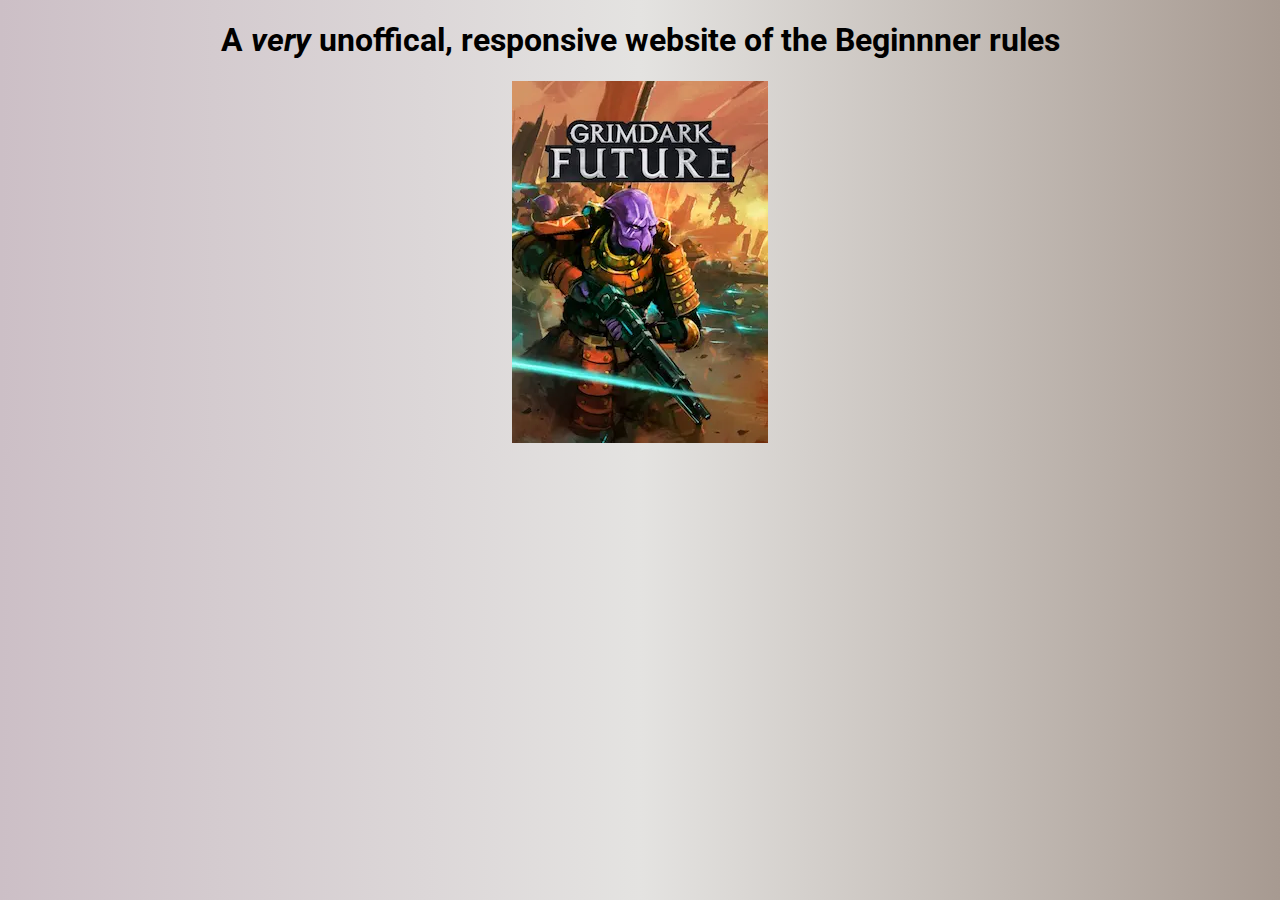
==== commit 2fd7845a: "refactor to include a landing page with being able to choose ruleset" ====
--- a/index.html
+++ b/index.html
@@ -24,1592 +24,11 @@
     />
   </head>
   <body>
-    <img src="images/gf-logo.png" alt="Grimdark Future logo" />
-    <h1>Beginner's Guide <small>v3.3.0</small></h1>
-    <h2>
+    <h1 style="text-align: center">
       A <em>very</em> unoffical, responsive website of the Beginnner rules
-    </h2>
-    <div class="row">
-      <div class="column">
-        <p>
-          <a name="welcome"></a>
-          Lost in a galaxy far from our own, humanity struggles to survive
-          amongst the stars.
-        </p>
-        <p>
-          Earth is but a distant memory for those beneath the grim tapestry of
-          war-torn worlds that form the new constellations of this sector.
-          Looming over them, massive fleets of spaceborne vessels creep over the
-          horizon, blocking out the stars as they slowly approach a Jumpgate.
-        </p>
-        <p>
-          Beyond this gate, lies the violence and beauty of the wider Sirius
-          Sector. A myriad of systems, none left untouched by the ravages of
-          war. Here, countless battles are constantly fought.
-        </p>
-        <p>
-          Bullets hiss across once lush worlds stripped bare by the greed of
-          interstellar industry. Serrated claws, honed through genetic
-          engineering, clash against energized plasma blades, as old foes fight
-          bitterly to the death through the wilds of uncharted planets.
-        </p>
-      </div>
-      <div class="column">
-        <p>
-          Matter is bent and shaped according to the will of powerful minds,
-          whilst forces beyond mortal understanding pour forth from wormholes to
-          wreak havoc and destruction on poor unsuspecting souls.
-        </p>
-
-        <p>
-          Vital trade routes are contested along the edge of remote systems by
-          massive battle fleets, while the sector's fate is meted out in dark
-          smoky rooms by political envoys. On the streets of mega cities,
-          zealous preachers and visionaries call out to the masses, hoping to
-          foster their own grim ambitions.
-        </p>
-        <p>
-          As all this unfolds, dispassionate eyes watch on from a distance,
-          carefully considering the outcome of each clash, as promising
-          commanders and leaders rise and fall throughout the battlefields of
-          the Sirius Sector.
-        </p>
-        <p>How will you forge your path through this Grimdark Future?</p>
-      </div>
-    </div>
-
-    <img src="images/welcome.png" alt="three models looking cool" width="440" />
-
-    <div class="row">
-      <hr />
-      <div class="column">
-        <h3><a name="introduction">Introduction</a></h3>
-        <p>
-          Grimdark Future is a miniature wargame set in a war-torn sci-fi
-          future, which is played using 32mm miniatures. The game mechanics are
-          designed to be easy to learn but hard to master, pinging engaging
-          sci-fi battles for new and experienced players alike. This rulebook is
-          divided into 4 sections:
-        </p>
-
-        <ul>
-          <li>
-            Basic Rules - Everything you need to play the game, with plenty of
-            diagrams and examples.
-          </li>
-          <li>
-            Advanced Rules - Extra rules that you can use on top of the basic
-            rules to spice up the game.
-          </li>
-          <li>
-            Total Conversions - Rules that radically modify the base rules and
-            provide a new experience.
-          </li>
-          <li>
-            Additional Content - Extra content that is available on our website,
-            added here for your convenience.
-          </li>
-        </ul>
-        <p>
-          We recommend that you start off by playing with just a few advanced
-          rules first, and then gradually add more as you get more comfortable
-          with them.
-        </p>
-        <p>
-          Once you feel like you've gained a good understanding of the game, you
-          can then try out the total conversions, which provide a radically
-          different experience from the base rules.
-        </p>
-        <h3>About OPR</h3>
-        <p>
-          OPR (<a href="https://www.onepagerules.com">www.onepagerules.com</a>)
-          is the home of many free games which are designed to be fast to learn
-          and easy to play.
-        </p>
-        <p>
-          This project was made by gamers for gamers and it can only exist
-          thanks to the support of our awesome community.
-        </p>
-        <p>
-          If you want to help us in making more awesome content, you can support
-          us on Patreon:
-          <a href="https://www.patreon.com/onepagerules"
-            >www.patreon.com/onepagerules</a
-          >
-        </p>
-        <p><strong>Thank you for playing!</strong></p>
-
-        <h4>Credits</h4>
-        <p>
-          Created By: Gaetano Ferrara <br />
-          Game Design: Gaetano Ferrara<br />
-          Illustrations: Fran Fernandez, Joao Fiuza, Brandon Gillam
-        </p>
-      </div>
-      <div class="column">
-        <h3>Contents</h3>
-        <ol class="toc-list">
-          <li><a href="#welcome">Welcome to Grimdark Future</a></li>
-          <li><a href="#introduction">Introduction & Contents</a></li>
-          <li>Basic Rules</li>
-          <ol>
-            <li><a href="#general-principles">General Principles</a></li>
-            <li><a href="#preparation">Preparation</a></li>
-            <li><a href="#game-structure">Game Structure & Movement</a></li>
-            <li><a href="#shooting">Shooting</a></li>
-            <li><a href="#melee">Melee</a></li>
-            <li><a href="#morale">Melee Resolution & Morale</a></li>
-            <li><a href="#terrain">Terrain</a></li>
-            <li><a href="#special-rules">Special Rules</a></li>
-          </ol>
-          <li>Advanced Rules</li>
-          <ol>
-            <li>Terrain Placement</li>
-            <li>Deployment Styles</li>
-            <li>Extra Missions</li>
-            <li>Side-Missions</li>
-            <li>Extra Actions</li>
-            <li>Solid Buildings</li>
-            <li>Random Events</li>
-            <li>Battlefield Conditions</li>
-            <li>Terrain & Objective Effects</li>
-          </ol>
-          <li>Total Conversions</li>
-          <ol>
-            <li>Fog of War</li>
-            <li>Brutal Damage</li>
-            <li>Command Points</li>
-            <li>Suppression</li>
-            <li>Multiplayer Games</li>
-            <li>Apocalyptic Games</li>
-            <li>Kitchen Table Games</li>
-            <li>Small-Scales & Multi-Basing</li>
-          </ol>
-          <li>Additional Content</li>
-          <ol>
-            <li>Tournament Guidelines</li>
-            <li>Solo & Co-Op Rules</li>
-            <li>Campaign Rules</li>
-            <li>Mission Cards</li>
-          </ol>
-        </ol>
-      </div>
-    </div>
-
-    <h3><a name="general-principles">General Principles</a></h3>
-    <hr />
-    <div class="row">
-      <div class="column">
-        <h4>The Most Important Rule</h4>
-        <p>
-          When playing a complex game there are going to be occasions where a
-          situation is not covered by the rules, or a rule does not seem quite
-          right. When that is the case use common sense and personal preference
-          to resolve the situation.
-        </p>
-        <p>
-          If you and your opponent cannot agree on how to solve a situation, use
-          the following method in the interest of time.
-        </p>
-        <p>
-          Roll one die. On a result of 1-3 player A decides, and on a result of
-          4 6 player B decides. This decision then applies for the rest of the
-          match, and once the game is over you can continue to discuss the finer
-          details of the rules.
-        </p>
-        <h4>Scale Conventions</h4>
-        <p>
-          This game was written to be played with 32mm scale models in mind,
-          which are mounted on round bases. These bases come in various sizes,
-          and we recommend that you always mount miniatures on the bases they
-          come with.
-        </p>
-        <p>Here are some rough guidelines for model and base sizes:</p>
-        <ul>
-          <li><strong>Infantry:</strong> 32mm tall on 20mm/32mm round bases</li>
-          <li>
-            <strong>Large Infantry:</strong> 50mm tall on 40mm/50mm round bases
-          </li>
-          <li><strong>Bikes:</strong> 40mm tall on 60mm oval bases</li>
-          <li><strong>Monsters:</strong> 70mm tall on 60mm round bases</li>
-          <li>
-            <strong>Large Walkers:</strong> 100mm tall on 120mm oval bases
-          </li>
-          <li>
-            <strong>Vehicles:</strong> Various sizes and not mounted on a base
-          </li>
-        </ul>
-        <p>
-          Note that the base size that you use doesn't matter, as long as you
-          keep base sizes consistent across all models.
-        </p>
-        <h4>Models & Units</h4>
-        <p>
-          In the rules, individual miniatures are referred to as models, whilst
-          groups of one or more models are referred to as units.
-        </p>
-        <p>
-          This means that when a rule applies to a unit it applies to all
-          miniatures within that unit, whilst if a rule applies to a model it
-          only applies to one individual miniature.
-        </p>
-        <h4>Unit Stats</h4>
-        <p>
-          Units come with a variety of statistics that define who they are and
-          what they can do.
-        </p>
-        <ul>
-          <li>
-            <strong>Name (Size):</strong> The unit name and number of models
-          </li>
-          <li>
-            <strong>Quality:</strong> The score needed for attacks and morale.
-          </li>
-          <li><strong>Defense:</strong> The score needed for defense.</li>
-          <li>
-            <strong>Equipment:</strong> Any weapons and gear the unit has.
-          </li>
-          <li>
-            <strong>Special Rules:</strong> Any special rules the unit has.
-          </li>
-          <li>
-            <strong>Cost:</strong> How many points it costs to take this unit.
-          </li>
-        </ul>
-      </div>
-      <div class="column">
-        <h4>Dice</h4>
-        <p>
-          To play the game you are going to need some six-sided dice, which we
-          will refer to as D6. Depending on how many models you are playing
-          with, we recommend having at least 10 to 20 dice to keep things fast.
-        </p>
-        <p>
-          Additionally, we recommend having dice of multiple colors so that you
-          can combine them for faster rolling. Whenever a unit is using multiple
-          weapons, you can use different colors for each weapon, and then roll
-          them all at once.
-        </p>
-        <p>
-          Sometimes the rules will refer to different types of dice, for example
-          D3, 2D6 and D6+1. There are many types of dice, but the notation
-          remains the same, so just apply the following explanations to all
-          types of weird dice you come across.
-        </p>
-        <ul>
-          <li>
-            <strong>D3:</strong> To use these dice, simply roll a D6 and halve
-            the result, rounding up.
-          </li>
-          <li>
-            <strong>2D6:</strong> To use these dice, simply roll two D6 and sum
-            the results of both dice.
-          </li>
-          <li>
-            <strong>D6+1:</strong> To use these dice, simply roll a D6 and add 1
-            to the result.
-          </li>
-        </ul>
-        <h4>Re-Rolls</h4>
-        <p>
-          Whenever a rule tells you to re-roll a dice result, simply pick up the
-          number of dice you have to re-roll, and roll them again. The result of
-          the second roll is the final result, even if it's worse than the
-          first. A die roll may only be re-rolled once, regardless of how many
-          rules apply to it.
-        </p>
-        <h4>Roll-Offs</h4>
-        <p>
-          Whenever a rule tells you to roll-off, all players involved in the
-          roll off must roll one die, and then compare their results. The player
-          with the highest result wins the roll-off, and in the event of a tie
-          the players must re-roll until there is a winner.
-        </p>
-        <h4>Quality Tests</h4>
-        <p>
-          During the game you will be required to take Quality tests in order to
-          see if a unit succeeds at doing various things such as hitting its
-          targets or passing morale tests.
-        </p>
-        <p>
-          Whenever a rule states that a unit must take a Quality test, roll one
-          die. If you score the unit's Quality value or higher, then it counts
-          as a success, else it counts as a fail.
-        </p>
-        <p>
-          <em
-            >Example: A model with Quality 4+ must take three Quality tests. The
-            player rolls three dice and scores a 3, a 4 and a 5. This means that
-            the model gets two successes (the 4 and 5), and one fail (the
-            3).</em
-          >
-        </p>
-      </div>
-    </div>
-    <hr />
-    <div class="row">
-      <div class="column">
-        <h4>Modifiers</h4>
-        <p>
-          Throughout the game there are going to be rules that apply modifiers
-          to your die rolls. These will usually raise or lower the value of a
-          unit's roll results by either +1 or -1, but the exact number may vary.
-        </p>
-        <p>
-          Whenever a modifier applies to one of your rolls, simply add or
-          subtract the value from the roll and the new value counts as the final
-          result, however a roll of 6 always counts as a success and a roll of 1
-          always counts as a fail, regardless of how much it is being modified
-          by.
-        </p>
-        <p>
-          <em>
-            Example: A model with Quality 4+ must take three Quality tests with
-            a -1 modifier. The player rolls three dice and scores a 3, 4 and 5,
-            but because of the modifier the final result is a 2, a 3 and a 4.
-          </em>
-        </p>
-        <h4>Weapons</h4>
-        <p>
-          All weapons in the game are separated into two categories: ranged
-          weapons and melee weapons. Ranged weapons have a range value and can
-          be used for shooting, whilst melee weapons don't have a range value
-          and can be used in melee.
-        </p>
-        <p>Weapons profiles are represented like this:</p>
-        <ul>
-          <li>Name (Range, Attacks, Special Rules)</li>
-        </ul>
-        <p><em>Example: Heavy Rifle (24", A1, AP(1))</em></p>
-        <h4>Measuring Distances</h4>
-        <p>
-          To play the game you are going to need a ruler marked in inches, which
-          you may use to measure distances at any time.
-        </p>
-        <p>
-          Distances are usually measured from a model's base, however if a model
-          has no base, then all distances are measured from its hull or torso,
-          depending on the model.
-        </p>
-        <p>
-          When measuring the distance between two models you always measure
-          from/to the closest point of their bases.
-        </p>
-        <p>
-          When measuring the distance between two units you always measure
-          from/to the closest model in each unit.
-        </p>
-        <img
-          src="images/measuring-bases.png"
-          alt="learning how to measure between bases"
-          width="370"
-          height="auto"
-        />
-      </div>
-      <div class="column">
-        <h4>Measuring Movement</h4>
-        <p>
-          When measuring how far a model moves always measure so that no part of
-          its base moves further than the total distance.
-        </p>
-        <img
-          src="images/measuring-movement.png"
-          alt="showing incorrect and correct measurement of movement"
-          width="370"
-          height="auto"
-        />
-        <p>
-          Note that whilst all examples here show round bases, these movement
-          restrictions apply in the same way to models on bases of different
-          shape or models without a base.
-        </p>
-        <h4>Line of Sight (LOS)</h4>
-        <p>
-          When playing the game, line of sight is used to determine if a model
-          can see another model for any purpose.
-        </p>
-        <p>
-          Depending on how strict players want to be with line of sight, they
-          need to agree on using one of the following methods before the game
-          begins:
-        </p>
-        <ul>
-          <li>Basic Line of Sight (aka True LoS)</li>
-          <li>Top-Down Line of Sight (aka 2D LoS)</li>
-          <li>Volumetric Line of Sight (aka 3D LoS)</li>
-        </ul>
-        <p>
-          Each one of these methods is more complex than the other, and we
-          recommend playing with basic line of sight for your first match, and
-          only switch to another more complex method if you find it not to be
-          precise enough for your needs.
-        </p>
-        <p>
-          Note that no matter which method you use, the following rules always
-          apply to line of sight:
-        </p>
-        <ul>
-          <li>
-            Models can always see in all directions, regardless of where the
-            miniature is actually facing.
-          </li>
-          <li>
-            Models may always ignore friendly models from their own unit for the
-            purpose of line of sight.
-          </li>
-          <li>
-            Models may not see through solid obstacles, including the perimeter
-            of other units (both friendly or enemy units).
-          </li>
-          <li>
-            Models always have line of sight to themselves, and may target
-            themselves (unless stated otherwise).
-          </li>
-        </ul>
-      </div>
-    </div>
-    <hr />
-    <div class="row">
-      <div class="column">
-        <h4>Basic Line of Sight (aka True LOS)</h4>
-        <p>
-          When playing with basic line of sight, models can see targets based on
-          the actual line of sight of the physical miniature.
-        </p>
-        <p>
-          To determine line of sight, simply get down to the eye level of the
-          miniature, and check if it can see the target. If the target is
-          visible, then the model has line of sight.
-        </p>
-        <p>
-          When using this method, we recommend that models should see at least
-          10% of the target in order to have line of sight, to avoid discussions
-          over ambiguous edge cases.
-        </p>
-        <h4>Top-Down Line of Sight (aka 2D LOS)</h4>
-        <p>
-          When playing with top-down line of sight, models can see targets by
-          drawing lines between their bases, and obstructions block sight based
-          on their assigned height.
-        </p>
-        <p>
-          Before the game begins, players must assign a height value to all
-          units and terrain. As a guideline, height can be defined as a value of
-          X+1, where X is the actual height of the physical item.
-        </p>
-        <p><em> Example: A 2" high building counts as being height 3. </em></p>
-        <p>
-          The same guidelines apply to models, but you can also use the
-          following pre-set heights to speed up preparation:
-        </p>
-        <ul>
-          <li>Height 1 - Swarms</li>
-          <li>Height 2 - Infantry, Artillery</li>
-          <li>Height 3 - Large Infantry, Cavalry, Chariots</li>
-          <li>Height 4 - Large Cavalry, Monsters, Vehicles</li>
-          <li>Height 5 - Large Monsters, Giants</li>
-          <li>Height 6 - Titans</li>
-        </ul>
-        <p>
-          When standing on top of terrain, units add its height to their own,
-          and the total counts as their new height value.
-        </p>
-        <p>
-          <em>
-            Example: A height 2 infantry models standing on a height 3 building
-            counts as being height 5.
-          </em>
-        </p>
-        <p>
-          To determine line of sight, simply draw a straight line from any point
-          of the model's base to any point of the target's base. If the line
-          doesn't pass through any obstacles or units of same height or higher
-          than both models, then the model has line of sight.
-        </p>
-        <p>
-          When using this method, we recommend counting all models and terrain
-          pieces of the same type as being the same height, to avoid having to
-          constantly have to measure heights.
-        </p>
-      </div>
-      <div class="column">
-        <img
-          src="images/2d-los.png"
-          alt="image showing different types of cover amount"
-          width="360"
-          height="auto"
-        />
-        <h4>Volumetric Line of Sight (aka 3D LOS)</h4>
-        <p>
-          When playing with volumetric line of sight, models can see targets by
-          drawing lines between imaginary volumes, with heights defined by their
-          base sizes.
-        </p>
-        <p>
-          Before the game begins, players must assign a height value in inches
-          to all units. Each model occupies a volume of space of that height
-          above its base, determined by its base size. As a guideline, height
-          can be defined based on the typical size of models that are mounted on
-          those base types.
-        </p>
-        <p>
-          For models without a base, measure their actual height and define an
-          area around their centre as being their base size for determining how
-          large their volume is.
-        </p>
-        <p>
-          Whilst not an exhaustive list, here are some pre-set heights you can
-          use to speed up preparation:
-        </p>
-        <ul>
-          <li>25mm Base - Height 1"</li>
-          <li>32mm Base - Height 1.25"</li>
-          <li>40mm Base - Height 1.5"</li>
-          <li>50mm Base - Height 2"</li>
-          <li>60mm Base - Height 3"</li>
-          <li>100mm Base - Height 4"</li>
-        </ul>
-        <p>
-          To determine line of sight, simply draw a straight line from any point
-          of the model's volume to any point of the target model's volume. If
-          the line doesn't pass through any obstacles or unit volumes, then the
-          model has line of sight.
-        </p>
-        <p>
-          When using this method, we recommend building simple paper cylinders
-          with the volume of each base size before playing, which can be used
-          during the game in place of models to determine line of sight more
-          easily.
-        </p>
-      </div>
-    </div>
-
-    <h3><a name="preparation">Preparation</a></h3>
-    <hr />
-    <div class="row">
-      <div class="column">
-        <h4>Preparing the Battlefield</h4>
-        <p>
-          You are going to need a flat 6'x4' area to play on, which is usually
-          referred to as “the battlefield" or “the table". Note that the game
-          can be also played on smaller areas, as long as armies deploy at least
-          24" apart.
-        </p>
-        <p>
-          Whilst we recommend playing on a table, you can of course play on the
-          floor, on a bed, or wherever else you have space.
-        </p>
-        <p>
-          Once you have found a space to play, you are going to have to place at
-          least 15 pieces of terrain on it, though we recommend using 20 or more
-          to keep things interesting. Whilst it's always nice to play with great
-          looking pieces of terrain, you can simply use household items such as
-          books or cups as terrain.
-        </p>
-        <p>
-          There are no specific rules on how you should place terrain, but we
-          have provided some general guidelines in the terrain section of this
-          book to help you get started.
-        </p>
-        <h4>Placing Objectives</h4>
-        <p>
-          After the table has been prepared, you and your opponent must set up
-          D3+2 objective markers on the battlefield.
-        </p>
-        <p>
-          The players roll-off and the winner picks who places the first
-          objective marker. Then the players alternate in placing one marker
-          each outside of the deployment zones, and over 9" away from other
-          markers (note that markers can't be placed in unreachable position,
-          like impassable terrain).
-        </p>
-        <h4>The Mission</h4>
-        <p>
-          At the end of each round, if a unit is within 3" of a marker whilst no
-          enemies are, then it counts as being seized.
-        </p>
-        <p>
-          Markers remain seized even if the unit moves away, but if units from
-          both sides contest a marker at the end of a round, then it becomes
-          neutral again.
-        </p>
-        <p>
-          After 4 rounds have been played, the game ends, and the player that
-          controls most markers wins.
-        </p>
-        <h4>Preparing Your Army</h4>
-        <p>
-          Before the game begins, you and your opponent are going to have to
-          agree on what size of game you want to play.
-        </p>
-        <p>
-          For a start we recommend playing with armies worth 1000pts each, and
-          once you have gotten familiar with the game, you can start playing
-          full matches with 2000pts armies each.
-        </p>
-        <p>
-          To put your army together, simply select units and upgrades from your
-          army's list, and sum together their total point cost.
-        </p>
-        <p>
-          There are no limitations as to how many units you can take, as long as
-          their total point cost doesn't go over the agreed limit.
-        </p>
-      </div>
-      <div class="column">
-        <h4>Force Organisation <small>(optional)</small></h4>
-        <p>
-          Optionally you and your opponent may agree to use the force
-          organisation rules, which help make army composition more consistent
-          and balanced.
-        </p>
-        <p>The armies must follow these limitations:</p>
-        <ul>
-          <li>Only 1 hero per 500pts</li>
-          <li>
-            Only 1+X copies of the same unit, where X is 1 per 1000pts (combined
-            units count as one)
-          </li>
-          <li>No single unit worth over 35% of total points</li>
-          <li>Only 1 unit per 200pts</li>
-        </ul>
-        <p>
-          <em
-            >Example: When playing a 2000pts game, players may bring max. 4
-            heroes, max. 3 copies of each unit, no unit worth over 700pts, and
-            max. 10 units in total.
-          </em>
-        </p>
-        <h4>Combined Units</h4>
-        <p>
-          When preparing your army, you may combine two copies of the same
-          multi-model into a single big unit, as long as any upgrades that are
-          applied to all models are bought for both.
-        </p>
-        <p>
-          <em
-            >Example: A unit of Dynasty Warriors with Rifles cannot be merged
-            with a unit of Dynasty Warriors with Shotguns, because they have two
-            different upgrades that are applied to all models in the unit.
-          </em>
-        </p>
-        <h4>Deploying Armies</h4>
-        <p>
-          Once the mission has been set up, the players roll-off and the winner
-          must start deploying their army first.
-        </p>
-        <p>
-          The winning player first chooses one long table edge to deploy on and
-          then places one unit fully within 12" of their table edge.
-        </p>
-        <p>
-          Once they are done, then the opposing player places one unit fully
-          within 12" of the opposite table edge.
-        </p>
-        <p>
-          Then the players continue alternating in placing one unit each, until
-          all units have been deployed.
-        </p>
-        <img
-          src="images/deploying-armies.png"
-          alt="showing the zone sizes for deploying armies"
-          width="370"
-          height="auto"
-        />
-      </div>
-    </div>
-
-    <h3><a name="game-structure">Game Structure & Movement</a></h3>
-    <hr />
-    <div class="row">
-      <div class="column">
-        <h4>Rounds, Turns and Activations</h4>
-        <p>
-          The game is structured into game rounds, player turns and unit
-          activations. Here is the breakdown of what these mean:
-        </p>
-        <ul>
-          <li>
-            <strong>Rounds:</strong> Each round is made up of multiple turns.
-          </li>
-          <li>
-            <strong>Turns:</strong> Each turn is made up of a single activation.
-          </li>
-          <li>
-            <strong>Activations:</strong> Each activation is made up of an
-            action.
-          </li>
-        </ul>
-        <h4>Game Structure</h4>
-        <p>
-          After both players have deployed their armies, the game starts with
-          the first round and the player that won the deployment roll-off takes
-          the first turn.
-        </p>
-        <p>
-          During their turn, the player picks a unit that has not been activated
-          yet, and activates it by performing an action.
-        </p>
-        <p>
-          Once the action has been taken, their turn ends, and the opposing
-          player's turn starts. This continues until all units have activated,
-          at which point the round ends and a new one begins. On each new round
-          the player that finished activating first on the last round gets to
-          activate first.
-        </p>
-        <p>
-          After 4 full rounds have been played the game ends, and players
-          determine who won, by checking if they completed their mission
-          objectives.
-        </p>
-        <h4>Activating Units</h4>
-        <p>
-          Players must activate one unit that has not been activated yet and
-          take one action.
-        </p>
-        <p>Here are all available actions and what they allow a unit to do:</p>
-        <ul>
-          <li><strong>Hold - </strong> Doesn't move, can shoot.</li>
-          <li>
-            <strong>Advance - </strong> Advance - Moves 6" and can shoot after
-            moving.
-          </li>
-          <li><strong>Rush - </strong> Moves 12" but can't shoot.</li>
-          <li><strong>Charge - </strong> Moves 12" into melee.</li>
-        </ul>
-        <h4>Holding</h4>
-        <p>
-          When taking a Hold action, the models in the unit may not move or turn
-          in any direction.
-        </p>
-        <h4>Advancing</h4>
-        <p>
-          When taking an Advance action, all models in the unit may move by up
-          to 6". Models may move and turn in any direction regardless of their
-          facing, as long as no part of their bases move further than the total
-          movement distance.
-        </p>
-        <p>
-          Models may not move within 1" of models from other units (friendly or
-          enemy), unless they are taking a Charge action. Note that models may
-          never move through other models or units, even if they are taking a
-          Charge action.
-        </p>
-        <h4>Rushing</h4>
-        <p>
-          When taking a Rush action, all models in the unit may move by up to
-          12". The same rules about turning, facing and keeping 1" distance
-          apply to Rush actions.
-        </p>
-      </div>
-      <div class="column">
-        <h4>Charging (+ Assaults)</h4>
-        <p>
-          When taking a Charge action, all models in the unit may move by up to
-          12". Models taking a Charge action may ignore the 1" distance
-          restriction, however since this is a little more complex it will be
-          explained in detail in the Melee section.
-        </p>
-        <p>
-          When declaring a Charge action, units may choose to assault, allowing
-          them to shoot before moving. When assaulting, units get -1 to hit when
-          shooting and striking, and halve their move.
-        </p>
-        <p>
-          Note that units may only take a Charge action if their move would
-          bring at least one model into base contact with another model from the
-          target unit. Also, if the target is killed before the charging unit
-          has reached base contact, then the unit may complete its remaining
-          movement and then end its activation.
-        </p>
-        <h4>Unit Coherency</h4>
-        <p>
-          All models in a unit must always stay within 1" of at least one other
-          model, and must stay within 9" of all other models (or as close as
-          possible), forming an uninterrupted chain of models in 1" coherency
-          with each other.
-        </p>
-        <p>
-          If a model is not in coherency with its unit at the beginning of its
-          activation, then you must take an action so that the model gets back
-          into coherency.
-        </p>
-        <img
-          src="images/unit-coherency.png"
-          alt="example showing what consists of unit coherency"
-          width="370"
-          height="auto"
-        />
-      </div>
-    </div>
-
-    <h3><a name="shooting">Shooting</a></h3>
-    <hr />
-    <div class="row">
-      <div class="column">
-        <h4>Picking Targets</h4>
-        <p>
-          When taking a Shooting action, a unit must pick one valid target and
-          all models in the unit may shoot at it.
-        </p>
-        <p>
-          If at least one model in the unit has line of sight to an enemy model,
-          and has a weapon that is within range of that model, then that enemy
-          is a valid target.
-        </p>
-        <h4>Who Can Shoot</h4>
-        <p>
-          All models in a unit with line of sight to the target, and that have a
-          weapon that is within range of it, may fire at it. Note that models
-          may always ignore friendly models from their own unit when determining
-          line of sight.
-        </p>
-        <img
-          src="images/who-can-shoot.png"
-          alt="example showing who can shoot"
-          width="370"
-          height="auto"
-        />
-        <p>
-          <em
-            >Example: Only the three Dynasty Warriors in the middle can shoot at
-            the Dwarves. The model at the top is in range but has no line of
-            sight, whilst the model at the bottom has line of sight but is out
-            of range.
-          </em>
-        </p>
-        <h4>Multiple Weapon Types</h4>
-        <p>
-          If a unit is firing multiple weapon types, then you may separate each
-          weapon type into its own weapon group.
-        </p>
-        <p>
-          Each group may be fired at a different target, however you may fire
-          only at up to two different targets, and all weapons from the same
-          group must fire at the same target.
-        </p>
-        <p>
-          Note that the target for each weapon group must be declared before
-          rolling, and all weapons are fired simultaneously.
-        </p>
-        <p>
-          <em
-            >Example: A unit of Dynasty Warriors is armed with Rifles and a
-            Plasma Rifle. Since they have two weapon types, the Dynasty Warriors
-            can fire all the Rifles at a nearby Dwarf squad, and the Plasma
-            Rifle at a distant Powersuit Guard.
-          </em>
-        </p>
-        <h4>The Shooting Sequence</h4>
-        <p>
-          Shooting is done in a simple sequence which has to be followed
-          separately for each weapon group:
-        </p>
-        <ol>
-          <li>Determine Attacks</li>
-          <li>Roll to Hit</li>
-          <li>Roll to Block</li>
-          <li>Remove Casualties</li>
-        </ol>
-      </div>
-      <div class="column">
-        <h4>1. Determine Attacks</h4>
-        <p>
-          Sum the Attack value from the weapons of all models that can shoot at
-          the target to determine how many attacks the unit has in total for
-          this shooting.
-        </p>
-        <p>
-          <em
-            >Example: A unit of five Dynasty Warriors is shooting at a unit of
-            Dwarves. Three Dynasty Warriors with Rifles (Attack 1) are within
-            range and line of sight of the Dwarves, which means the unit has a
-            total of 3 attacks for this shooting.
-          </em>
-        </p>
-        <h4>2. Roll to Hit</h4>
-        <p>
-          After having determined how many attacks the unit has in total, take
-          as many Quality tests as attacks. Each successful roll counts as a
-          hit, and all failed rolls are discarded with no effect.
-        </p>
-        <p>
-          <em
-            >Example: The three Dynasty Warriors (Quality 4+) are shooting at
-            the Orcs. They take three Quality tests and roll a 3, a 4 and a 5.
-            This means that they score a total of 2 hits.
-          </em>
-        </p>
-        <h4>4. Roll to Block</h4>
-        <p>
-          For every hit that the unit has taken, the defending player must roll
-          one die, trying to score the target's Defense value. Each success
-          counts as a blocked hit, and all failed rolls cause one wound each to
-          the target.
-        </p>
-        <p>
-          <em
-            >Example: The unit of Dwarves (Defense 4+) has taken two hits. They
-            roll two dice and get a 3 and a 4. This means that the Dwarves have
-            blocked 1 hit and taken 1 wound.
-          </em>
-        </p>
-        <h4>4. Remove Casualties</h4>
-        <p>
-          For each wound that the unit has taken, the defending player must
-          remove one model as a casualty.
-        </p>
-        <p>
-          The defending player may remove models from the target in any order,
-          keeping unit coherency in mind.
-        </p>
-        <img
-          src="images/shooting-result.png"
-          alt="example showing the result of a shooting action"
-          width="370"
-          height="auto"
-        />
-      </div>
-    </div>
-    <h3><a name="melee">Melee</a></h3>
-    <hr />
-
-    <div class="row">
-      <div class="column">
-        <h4>Picking Targets</h4>
-        <p>
-          When taking a Charge action, a unit must pick one valid target and all
-          models in the unit must charge it.
-        </p>
-        <p>
-          If at least one model in the unit is within charge distance of one
-          model from the target unit, and has a clear path to reach it, then
-          that enemy is a valid target (no line of sight is needed).
-        </p>
-        <h4>Charge Moves</h4>
-        <p>
-          Charging models must move by up to 12" to get into base contact with
-          an enemy model from the target unit, or as close as possible, whilst
-          still maintaining unit coherency (charge moves don't have to be in a
-          straight line).
-        </p>
-        <p>
-          Once all charging models have moved, all models from the target unit
-          that are not in base contact with a charging model must move by up to
-          3" to get into base contact with a charging model, or as close as
-          possible, maintaining unit coherency.
-        </p>
-        <img
-          src="images/charging-example.png"
-          alt="example showing how charging works"
-          width="370"
-          height="auto"
-        />
-        <h4>Who Can Strike</h4>
-        <p>
-          All models in a unit that are in base contact with an enemy model from
-          the target unit, or that are within 2" of a model from the target
-          unit, may attack it.
-        </p>
-        <p>
-          Models may strike with all of their melee weapons, and may only strike
-          at models from the target unit.
-        </p>
-        <img
-          src="images/who-can-strike.png"
-          alt="example showing who can strike during Charging"
-          width="370"
-          height="auto"
-        />
-      </div>
-      <div class="column">
-        <h4>The Melee Sequence</h4>
-        <p>
-          Melee is done in a simple sequence which has to be followed separately
-          for the charging unit and the target unit:
-        </p>
-        <ol>
-          <li>Determine Attacks</li>
-          <li>Roll to Hit</li>
-          <li>Roll to Block</li>
-          <li>Remove Casalties</li>
-        </ol>
-        <h4>1. Determine Attacks</h4>
-        <p>
-          Sum the Attack value from the weapons of all models that can strike at
-          the target to determine how many attacks the unit has in total for
-          this melee.
-        </p>
-        <p>
-          <em
-            >Example: A unit of five Dynasty Warriors is charging a unit of
-            Dwarves. Three of the Dynasty Warriors armed with CCWs (Attack 1)
-            are in range of the Dwarves, which means the unit has a total of 3
-            attacks for this melee.
-          </em>
-        </p>
-        <h4>2. Roll to Hit</h4>
-        <p>
-          After having determined how many attacks the unit has in total, take
-          as many Quality tests as attacks. Each successful roll counts as a
-          hit, and all failed rolls are discarded with no effect.
-        </p>
-        <p>
-          <em
-            >Example: The three Dynasty Warriors (Quality 4+) are striking at
-            the Dwarves in melee. They take three Quality tests and roll a 3, a
-            4 and a 5. This means that they score a total of 2 hits.
-          </em>
-        </p>
-        <h4>3. Roll to Block</h4>
-        <p>
-          For every hit that the unit has taken, the defending player must roll
-          one die, trying to score the target's Defense value. Each success
-          counts as a blocked hit, and all failed rolls cause one wound each to
-          the target.
-        </p>
-        <p>
-          <em
-            >Example: The unit of Dwarves (Defense 4+) has taken two hits. They
-            roll two dice and get a 3 and a 4. This means that the Dwarves have
-            blocked 1 hit and taken 1 wound.
-          </em>
-        </p>
-        <h4>4. Remove Casualties</h4>
-        <p>
-          For each wound that the unit has taken, the defending player must
-          remove one model as a casualty.
-        </p>
-        <p>
-          The defending player may remove models from the target in any order,
-          keeping unit coherency in mind.
-        </p>
-        <h4>Return Strikes</h4>
-        <p>
-          Once all charging models have attacked, the defending unit may choose
-          to strike back (following the melee sequence again), but doesn't have
-          to. Note that striking back does not count as its activation, and
-          activated units may strike back.
-        </p>
-        <h4>Fatigue</h4>
-        <p>
-          After attacking in melee for the first time during a round, either by
-          charging or by striking back, models only hit on unmodified rolls of 6
-          in melee until the end of that round.
-        </p>
-      </div>
-    </div>
-
-    <h3><a name="morale">Melee Resolution & Morale</a></h3>
-    <hr />
-    <div class="row">
-      <div class="column">
-        <h4>Melee Resolution</h4>
-        <p>
-          Once the defender has struck back (or not if they chose not to strike
-          back), you need to determine who won the melee.
-        </p>
-        <p>
-          Sum the total number of wounds that each unit caused, and compare the
-          two. If one unit caused more wounds than the other, then it counts as
-          the winner, and the opposing unit must take a morale test. Note that
-          in melee only the loser takes a morale test, regardless of casualties.
-        </p>
-        <p>
-          If the units are tied for how many wounds they caused, or neither unit
-          caused any wounds, then the melee is a tie and neither unit must take
-          a morale test.
-        </p>
-        <p>
-          This means that if a unit didn't strike back in melee, then it must
-          only take a morale test if it suffered at least one wound.
-        </p>
-        <p>
-          <em
-            >Example: A unit of Dynasty Warriors charges a unit of Dwarves. The
-            Dynasty Warriors inflict 2 wounds in that melee, whilst the Dwarves
-            only inflict 1 wound. Since the Dynasty Warriors caused more wounds,
-            the Dwarves have lost and must take a morale test.
-          </em>
-        </p>
-        <h4>Consolidation Moves</h4>
-        <p>
-          After determining who won the melee and taking morale tests, the units
-          must make consolidation moves.
-        </p>
-        <p>
-          If one of the two units was destroyed (by removing all models as
-          casualties, or by routing due to a failed morale test), then the other
-          unit may move by up to 3".
-        </p>
-        <p>
-          If neither of the units was destroyed, then the charging unit must
-          move back by 1" (if possible), to keep the separation between units
-          clear, and show they are not locked in melee.
-        </p>
-        <p>
-          Note that players may agree not to separate units by 1" for
-          simplicity, as long as they remember that units can still freely
-          activate, move, shoot, charge, etc. despite being in contact.
-        </p>
-        <h4>Morale & When to Test</h4>
-        <p>
-          As units take casualties, they will be pinned by enemy fire or flee
-          from the battlefield entirely.
-        </p>
-        <p>
-          At the end of an activation in which a unit takes wounds that leave it
-          with half or less of its starting size or tough value (for units with
-          a single model), or whenever it loses a melee combat, then it must
-          take a morale test.
-        </p>
-        <p>Note that starting size is counted at the beginning of the game.</p>
-        <p>
-          <em
-            >Example: A unit of Dynasty Warriors shoots at a unit of Dwarves
-            that started the game with 10 models, and manages to kill 5. Since
-            half of the Dwarves were killed, the unit must take a morale test.
-          </em>
-        </p>
-      </div>
-      <div class="column">
-        <h4>Taking Morale Tests</h4>
-        <p>
-          To take a morale test, the affected unit must simply take one regular
-          Quality test, and see what happens:
-        </p>
-        <ul>
-          <li>If the roll is successful, nothing happens.</li>
-          <li>If the roll is unsuccessful, the unit is Shaken.</li>
-        </ul>
-        <h4>Melee Morale Tests</h4>
-        <p>
-          Units that were in melee don't take morale tests from wounds at the
-          end of an activation, but must compare the number of wounds each unit
-          caused instead. The unit with the lowest total loses, and must take a
-          morale test.
-        </p>
-        <p>
-          Note that units that are destroyed in melee always count as having
-          lost, and their opponent doesn't have to take a morale test, even if
-          it dealt less wounds.
-        </p>
-        <p>
-          To take a morale test, the affected unit must simply take one regular
-          Quality test, and see what happens:
-        </p>
-        <ul>
-          <li>If the roll is successful, nothing happens.</li>
-          <li>
-            If the roll is unsuccessful, and the unit still has over half or
-            more of its starting size or tough value (for units with a single
-            model), then the unit is Shaken.
-          </li>
-          <li>
-            If the roll is unsuccessful, and the unit only has half or less of
-            its starting size or tough value (for units with a single model),
-            then the unit Routs.
-          </li>
-        </ul>
-        <h4>Shaken Units</h4>
-        <p>
-          Shaken units get -1 to Quality and Defense rolls, halve their
-          movement, and can't seize objective markers.
-        </p>
-        <p>
-          When activated, Shaken units may spend their activation being idle and
-          doing nothing, which stops them from being Shaken at the end of their
-          activation.
-        </p>
-        <h4>Routed Units</h4>
-        <p>
-          Routed units have lost all hope and are taken captive, flee the
-          battle, or are otherwise rendered ineffective.
-        </p>
-        <p>Simply remove the entire unit from the game as a casualty.</p>
-        <p>
-          <em
-            >Example: A unit of 10 Dwarves has lost 5 models in melee and must
-            take a morale test. The unit takes a morale test and fails, so it
-            routs (as it only has half as many models left as it started
-            with).</em
-          >
-        </p>
-      </div>
-    </div>
-
-    <h3><a name="terrain">Terrain</a></h3>
-    <hr />
-    <div class="row">
-      <div class="column">
-        <h4>Terrain Rules</h4>
-        <p>
-          When setting up terrain, players must agree on what terrain type rules
-          each piece of terrain follows. This will make sure that you do not
-          have any arguments during your game, and that things can proceed
-          smoothly.
-        </p>
-        <p>
-          Each piece of terrain may count as having multiple terrain types, and
-          you may also add other conditions to further customize your terrain
-          rules.
-        </p>
-        <p>
-          <em
-            >Example: A piece of Forest terrain could count both as Cover as
-            well as Difficult Terrain. Additionally, you could allow units to
-            shoot into and out of it freely, but not through it.
-          </em>
-        </p>
-        <h4>Open Terrain</h4>
-        <p><em>Examples: Grass Fields, Dirt Roads, Streets, etc. </em></p>
-        <p>
-          Any surface that is not specifically defined as a type of terrain
-          (like forests, buildings, rivers, etc.) counts as open terrain.
-        </p>
-        <p>
-          Open terrain does not have any special rules, and any rules that
-          affect terrain do not apply to open terrain.
-        </p>
-        <h4>Impassable Terrain</h4>
-        <p><em>Examples: Mountains, Canyons, Deep Water, etc. </em></p>
-        <p>
-          Any surface that would stop models from moving through it counts as
-          impassable terrain.
-        </p>
-        <p>
-          Units may not move through impassable terrain, unless they have any
-          rules that allow them to ignore it.
-        </p>
-        <h4>Blocking Terrain</h4>
-        <p><em>Examples: Walls, Buildings, Rocks, etc. </em></p>
-        <p>
-          Any piece of terrain that models can't see or shoot through counts as
-          blocking terrain.
-        </p>
-      </div>
-      <div class="column">
-        <p>
-          Units may not draw line of sight through blocking terrain, unless they
-          have any rules that allow them to ignore it.
-        </p>
-        <h4>Cover Terrain</h4>
-        <p><em>Examples: Forests, Ruins, Sandbags, etc. </em></p>
-        <p>
-          Terrain features that models can hide in or behind, or that could stop
-          projectiles, count as cover terrain.
-        </p>
-        <p>
-          If the majority of models in a unit are in or behind a piece of cover
-          terrain, they get +1 to Defense rolls when blocking hits from shooting
-          attacks.
-        </p>
-        <h4>Difficult Terrain</h4>
-        <p><em>Examples: Woods, Mud, Rivers, etc. </em></p>
-        <p>
-          Terrain features that hinder a model's movement, or force them to slow
-          down, count as difficult terrain.
-        </p>
-        <p>
-          If any model in a unit moves in or through difficult terrain at any
-          point of its move, then all models in the unit may not move more than
-          6" for that movement.
-        </p>
-        <h4>Dangerous Terrain</h4>
-        <p><em>Examples: Quicksand, Razor Wire, Mine Fields, etc. </em></p>
-        <p>
-          Terrain features that could harm models, or outright kill them, count
-          as dangerous terrain.
-        </p>
-        <p>
-          If a model moves in or through dangerous terrain, or is activated in
-          it, then it must take a dangerous terrain test.
-        </p>
-        <p>
-          To take a dangerous terrain test, roll one die (or as many dice as the
-          model's Tough value), and if the result is 1, then the unit takes one
-          automatic wound.
-        </p>
-        <h4>Elevated Terrain</h4>
-        <p><em>Hills, Rooftops, Cliffs, etc. </em></p>
-        <p>
-          Terrain that is over 3" tall, and any gaps that are over 1" wide,
-          count as elevated terrain, and are impassable.
-        </p>
-        <p>
-          Any terrain piece that is up to 3" tall can be climbed as part of a
-          unit's regular movement, and units may move across gaps up to 1" wide
-          as if they were solid ground.
-        </p>
-      </div>
-    </div>
-    <hr />
-    <div class="row">
-      <div class="column">
-        <h4>Terrain Setup Guidelines</h4>
-        <p>
-          Whilst there are no specific rules as to how terrain should be placed,
-          here are some guidelines on how to handle terrain to have a balanced
-          match.
-        </p>
-        <p>Here are all the things you should consider:</p>
-        <ul>
-          <li>Size of your terrain</li>
-          <li>Rules for each terrain</li>
-          <li>Number of pieces</li>
-          <li>How to place it</li>
-        </ul>
-        <h4>Terrain Overview</h4>
-        <p>
-          Whilst there is no limit to the size of terrain that you can use for
-          your games, we have a few recommendations for you:
-        </p>
-        <ul>
-          <li>
-            Small pieces of scatter terrain, like barrels, boxes, barricades,
-            etc. should be somewhere between 1"x1" and 3"x3" in size.
-          </li>
-          <li>
-            Large terrain features, like buildings, forests, lakes, etc. should
-            be somewhere between 4”x4” and 8”x8” in size, but can be as large as
-            12”x12”.
-          </li>
-        </ul>
-        <p>
-          For each terrain feature you'll also have to define some basic rules
-          for how it works in the game. Most terrain features will probably have
-          a single type, but you can combine multiple types together, and even
-          add extra conditions to them.
-        </p>
-        <p>Here are some guidelines for common terrain types:</p>
-        <ul>
-          <li><strong>Barricades -</strong> Cover</li>
-          <li><strong>Buildings -</strong> Impassable + Blocking</li>
-          <li><strong>Fields -</strong> Difficult + Cover</li>
-          <li>
-            <strong>Forests -</strong> Difficult + Cover + Units can see into
-            and out of forests, but not through them
-          </li>
-          <li>
-            <strong>Hills -</strong> Cover + Difficult when moving up + Units on
-            top may ignore one unit/terrain for line of sight
-          </li>
-          <li>
-            <strong>Lakes -</strong> Difficult (if shallow) or Impassable (if
-            deep)
-          </li>
-          <li><strong>Lava -</strong> Dangerous</li>
-          <li><strong>Mountains -</strong> Impassable + Blocking</li>
-          <li><strong>Rivers - </strong>Dangerous when using rush/charge</li>
-          <li><strong>Rubble -</strong> Difficult</li>
-          <li>
-            <strong>Ruins -</strong> Cover + Dangerous when using rush/charge
-          </li>
-          <li><strong>Swamps -</strong> Difficult</li>
-        </ul>
-        <p>
-          Note that whilst all of the terrain we mentioned so far is what you'll
-          need for gameplay purposes, it's also always good to have elements of
-          decorative terrain that have no effect on the game, but that help make
-          your table look better.
-        </p>
-        <p>
-          These could be elements such as patches of grass, shallow water
-          puddles, scattered gravel, chain-link fences, street signs, and other
-          things that make sense for your table.
-        </p>
-      </div>
-      <div class="column">
-        <h4>Terrain Placement</h4>
-        <p>
-          When setting up terrain, you should use at least 10-15 pieces of
-          terrain, although using more can be more ineresting.
-        </p>
-        <p>
-          A simple way to make sure that you're using enough terrain is to take
-          as many pieces of terrain as you need to fully cover at least 25% of
-          the table, and then spread them out.
-        </p>
-        <p>
-          It's also good to keep a balance of different terrain types, so that
-          units with different weapons and special rules can use them
-          effectively in various situations.
-        </p>
-        <p>Here are some basic terrain type recommendations:</p>
-        <ul>
-          <li>At least 50% should block line of sight</li>
-          <li>At least 33% should provide cover</li>
-          <li>At least 33% should be difficult terrain</li>
-          <li>Each player should pick 1 piece to be dangerous</li>
-        </ul>
-        <p>
-          <em
-            >Example: If you're playing with 12 pieces of terrain, at least 6
-            should block line of sight, 4 should provide cover, 4 should be
-            difficult terrain, and 2 should be dangerous terrain.
-          </em>
-        </p>
-        <p>
-          Once you have chosen which terrain pieces you are going to use, you
-          can either have one player set up all of the terrain, or have both
-          players set up terrain together.
-        </p>
-        <p>
-          To make sure neither player has an advantage, you can roll-off, and
-          then then alternate in placing one terrain piece each, starting with
-          the player that won the roll-off.
-        </p>
-        <p>
-          There are no specific rules on how you should place terrain, so we
-          recommend trying to set up the table in such a way that it will
-          provide a balanced playing field for everyone involved.
-        </p>
-        <p>
-          Ideally you want to place enough blocking terrain that you can’t draw
-          clear line of sight from edge to edge across the table, as well as
-          make sure that there are no gaps bigger than 12” between different
-          terrain pieces. If you are playing with large units, we also recommend
-          making sure that there are gaps of at least 6” between terrain, so
-          they can fit through.
-        </p>
-      </div>
-    </div>
-
-    <h3><a name="special-rules">Special Rules</a></h3>
-    <hr />
-    <h4>Rules Priority & Stacking Effects</h4>
-    <p>
-      Most units have one or more special rules that affect the way they behave,
-      and that sometimes go against the standard rules.
-    </p>
-    <p>
-      Whenever you come across one of these situations, the special rule always
-      takes precedence over the standard rules.
-    </p>
-    <p>
-      Note that effects from multiple instances of the same special rule or
-      spell don't stack, unless it is a rule with (X) in its name, or unless it
-      is specified otherwise.
-    </p>
-    <h1>TO DO: SPECIAL RULES REFERENCE</h1>
-
-    <h3>What Next?</h3>
-    <hr />
-
-    <div class="row">
-      <div class="column">
-        <h4>More Grimdark Future</h4>
-        <p>
-          There is much more to Grimdark Future than just the content of this
-          beginner's guide, and what you've seen here so far is only the tip of
-          a very large iceberg!
-        </p>
-        <h4>The Expanded Rulebook</h4>
-        <p>
-          Whilst this beginner's guide provides you with all you need in order
-          to play exciting games of Grimdark Future, there is even more content
-          in the full rulebook, giving you access to a large set of advanced
-          rules which you can use to customize the game to play the way you
-          like. Check out our website to buy it!
-        </p>
-        <p>The full rulebook contains all of the following:</p>
-        <ul>
-          <li>Terrain Placement Rules</li>
-          <li>Multiple Deployment Styles</li>
-          <li>Extra Missions</li>
-          <li>Side-Missions</li>
-          <li>Extra Actions</li>
-          <li>Rules for Solid Buildings</li>
-          <li>Random Events</li>
-          <li>Battlefield Conditions</li>
-          <li>Terrain & Objective Effects</li>
-          <li>Fog of War Rules</li>
-          <li>Brutal Damage Rules</li>
-          <li>Command Points Rules</li>
-          <li>Suppression Rules</li>
-          <li>Rules for Multiplayer Games</li>
-          <li>Rules for Apocalyptic Games</li>
-          <li>Rules for Kitchen Table Games</li>
-          <li>Rules for Small-Scales & Multi-Basing</li>
-        </ul>
-      </div>
-      <div class="column">
-        <h4>New Ways to Play</h4>
-        <p>
-          There are lots more ways for you to play the games, many of which you
-          can get for free on our website.
-        </p>
-        <p>
-          There are Mission Cards which give you varied and dynamic objectives
-          to fight over, as well as Campaign Rules that link together a series
-          of games, with armies growing and evolving throughout the campaign. We
-          also have Solo & Co-Op Rules for those that are looking to play by
-          themselves or together with friends against AI controlled enemies.
-        </p>
-        <p>
-          Aside from those, you can also buy expansions that provide you with
-          lots of ways to customize your games further, or that provide
-          completely new ways to play the game, as well as narrative campaigns
-          that see you play as mighty heroes that go on grand adventures with
-          epic storylines.
-        </p>
-        <h3>Exploring the Universe</h3>
-        <p>
-          There is a whole universe to explore with Grimdark Future, featuring
-          dozens of factions, heroes, conflicts, and more.
-        </p>
-        <p>
-          Make sure to check out our website to find free lore for all of the
-          factions and the universe, as well as short stories, comics, and more
-          background stories.
-        </p>
-        <p>
-          Additionally, you can also learn more about our universes by buying
-          narrative campaigns, faction guides, books, and story collections,
-          which provide a deeper insight into our lore.
-        </p>
-        <h4>Collecting the Miniatures</h4>
-        <p>
-          There are hundreds of incredible Grimdark Future miniatures for you to
-          collect, paint, and play with, made by our amazing team of artists at
-          OPR.
-        </p>
-        <p>
-          We release new miniatures, terrain, game aids, and much more every
-          month, giving you everything you need in order to play exciting games
-          of Grimdark Future.
-        </p>
-        <p>
-          Our miniatures are available as physical prints shipped right to your
-          door, as digital STL files for 3D printing at home, as well as cheap
-          and convenient paper miniatures. Make sure to check out our website to
-          get them in the format you prefer!
-        </p>
-        <h4>Supporting on Patreon</h4>
-        <p>
-          If you want to help us in making more awesome content, you can support
-          us on Patreon:
-          <a href="https://www.patreon.com/onepagerules"
-            >www.patreon.com/onepagerules</a
-          >
-        </p>
-        <p>
-          By supporting you will get access to a ton of extra content, exclusive
-          updates, early access, rulebooks, point calculators, miniatures and
-          much more.
-        </p>
-        <p>
-          This project was made by gamers for gamers, and it can only exist
-          thanks to the support of our awesome community.
-        </p>
-        <h4>Welcome to the Hobby</h4>
-        <p>
-          We hope that you enjoyed this beginner's guide, and that you are as
-          excited as we are to be part of this amazing hobby.
-        </p>
-        <p>Happy Wargaming!</p>
-        <p>- The OPR Team</p>
-      </div>
-    </div>
+    </h1>
+    <a href="/gf-rules.html"
+      ><img src="images/gf_cover.webp" alt="Grimdark Future rulebook cover"
+    /></a>
   </body>
 </html>
--- a/resources/styles.css
+++ b/resources/styles.css
@@ -21,8 +21,8 @@
 
 .column {
   float: left;
-  width: 46%;
-  padding: 2%;
+  width: 48%;
+  padding: 1%;
 }
 
 .row:after {
@@ -34,5 +34,6 @@
 @media screen and (max-width: 600px) {
   .column {
     width: 100%;
+    padding: 0;
   }
 }
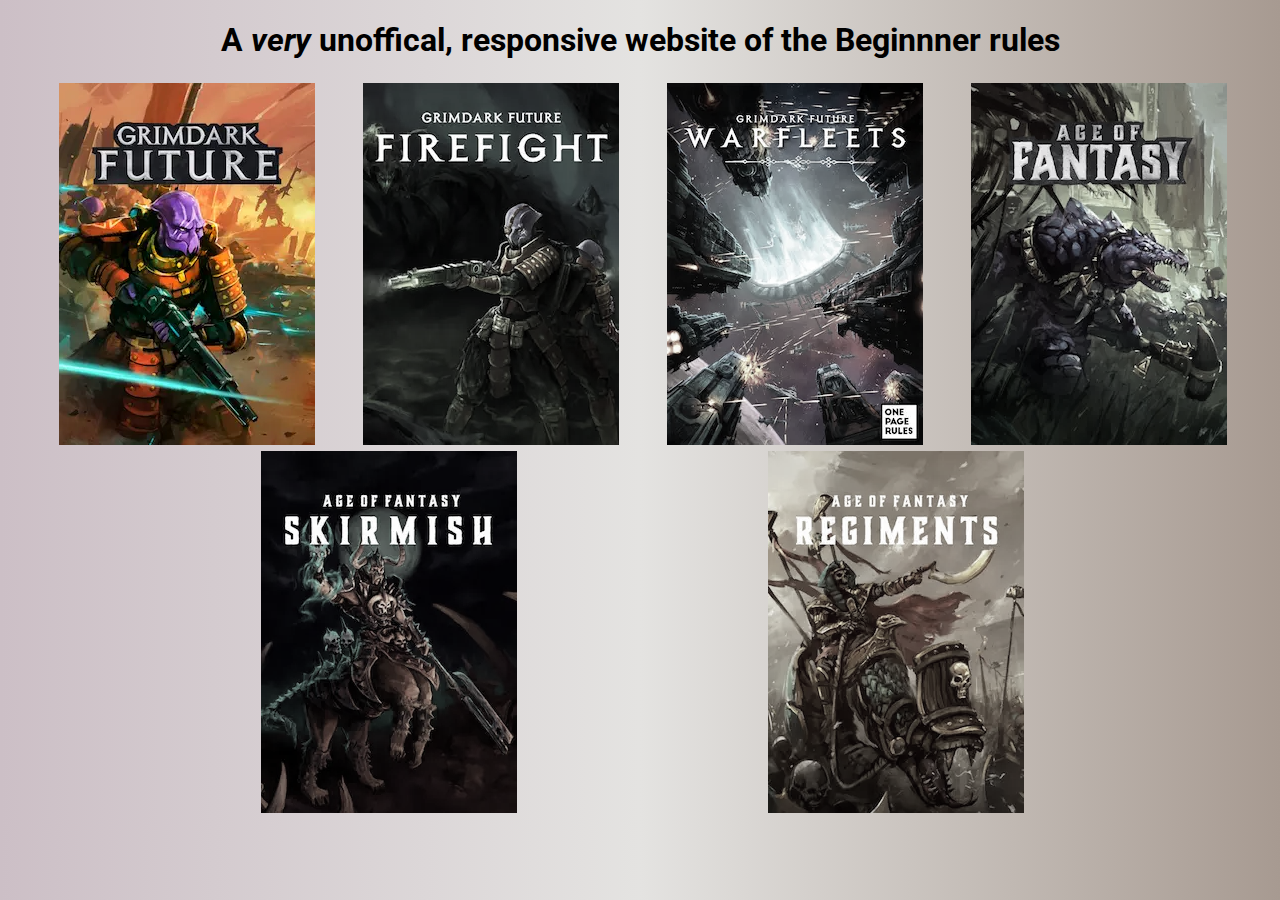
==== commit 990191c3: "add all the other systems to homepage" ====
--- a/index.html
+++ b/index.html
@@ -27,8 +27,49 @@
     <h1 style="text-align: center">
       A <em>very</em> unoffical, responsive website of the Beginnner rules
     </h1>
-    <a href="/gf-rules.html"
-      ><img src="images/gf_cover.webp" alt="Grimdark Future rulebook cover"
-    /></a>
+
+    <div class="container">
+      <a href="/gf-rules.html"
+        ><img
+          src="images/gf_cover.webp"
+          alt="Grimdark Future rulebook cover"
+          class="rules-enable"
+      /></a>
+
+      <a href="/gff-rules.html"
+        ><img
+          src="images/gff_cover.webp"
+          alt="Grimdark Future: Firefight rulebook cover"
+          class="rules-disable"
+      /></a>
+
+      <a href="/gfw-rules.html"
+        ><img
+          src="images/gfw_cover.webp"
+          alt="Grimdark Future: Warfleets rulebook cover"
+          class="rules-disable"
+      /></a>
+
+      <a href="/aof-rules.html"
+        ><img
+          src="images/aof_cover.webp"
+          alt="Age of Fantasy rulebook cover"
+          class="rules-disable"
+      /></a>
+
+      <a href="/aofs-rules.html"
+        ><img
+          src="images/aofs_cover.webp"
+          alt="Age of Fantasy: Skirmish rulebook cover"
+          class="rules-disable"
+      /></a>
+
+      <a href="/aofr-rules.html"
+        ><img
+          src="images/aofr_cover.webp"
+          alt="Age of Fantasy: Regiments rulebook cover"
+          class="rules-disable"
+      /></a>
+    </div>
   </body>
 </html>
--- a/resources/styles.css
+++ b/resources/styles.css
@@ -14,7 +14,7 @@
 
 img {
   max-width: 100%;
-  height: "auto";
+  height: auto;
   margin: auto;
   display: block;
 }
@@ -37,3 +37,19 @@
     padding: 0;
   }
 }
+
+.rules-disable {
+  filter: grayscale(80%);
+  padding: 1%;
+}
+
+.rules-enable {
+  padding: 1%;
+}
+
+.container {
+  display: flex;
+  flex-wrap: wrap;
+  flex-direction: row;
+  justify-content: space-evenly;
+}
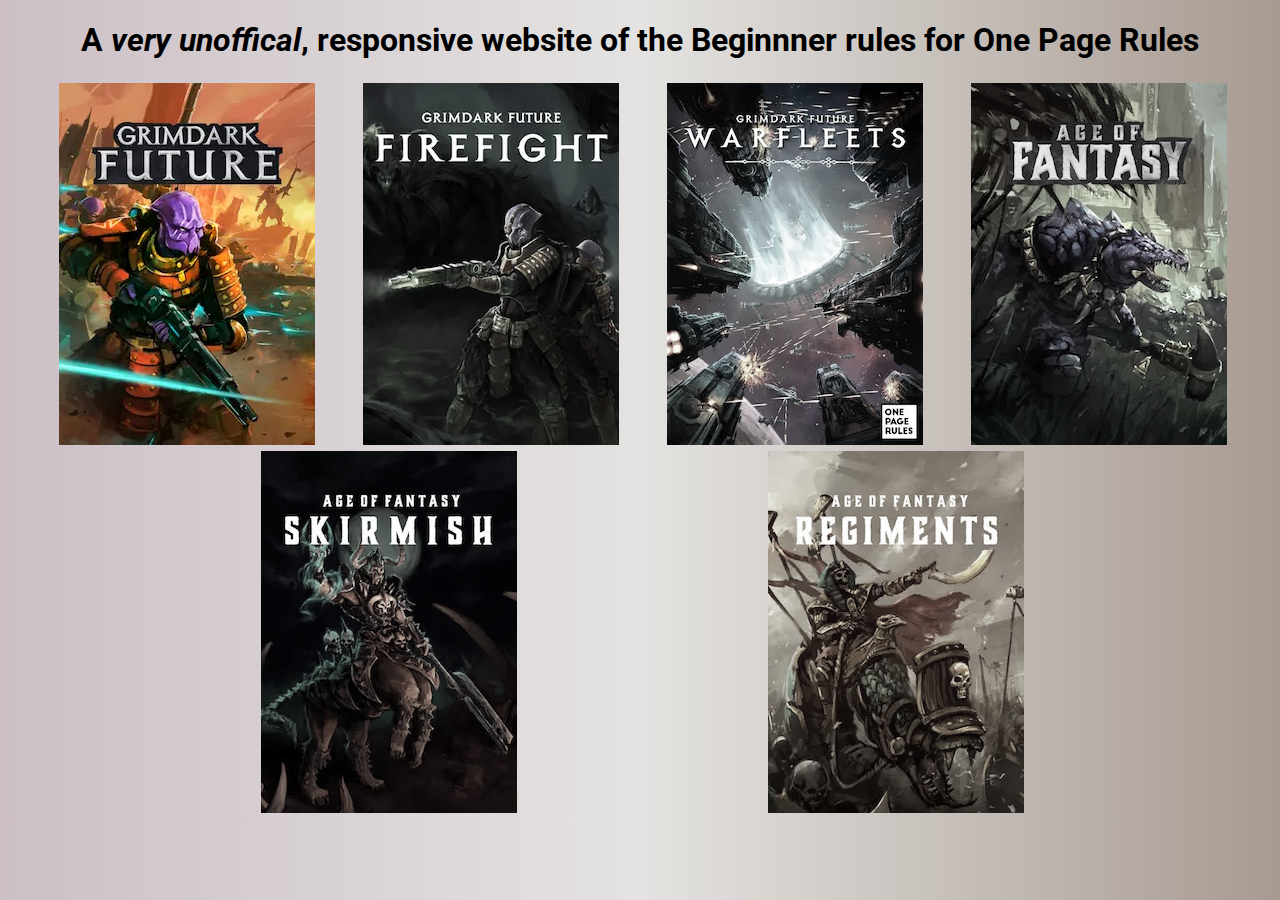
==== commit 3b277f4d: "formatting changes" ====
--- a/index.html
+++ b/index.html
@@ -25,46 +25,47 @@
   </head>
   <body>
     <h1 style="text-align: center">
-      A <em>very</em> unoffical, responsive website of the Beginnner rules
+      A <em>very unoffical</em>, responsive website of the Beginnner rules for
+      One Page Rules
     </h1>
 
     <div class="container">
-      <a href="/gf-rules.html"
+      <a href="gf-rules.html"
         ><img
           src="images/gf_cover.webp"
           alt="Grimdark Future rulebook cover"
           class="rules-enable"
       /></a>
 
-      <a href="/gff-rules.html"
+      <a href="gff-rules.html"
         ><img
           src="images/gff_cover.webp"
           alt="Grimdark Future: Firefight rulebook cover"
           class="rules-disable"
       /></a>
 
-      <a href="/gfw-rules.html"
+      <a href="gfw-rules.html"
         ><img
           src="images/gfw_cover.webp"
           alt="Grimdark Future: Warfleets rulebook cover"
           class="rules-disable"
       /></a>
 
-      <a href="/aof-rules.html"
+      <a href="aof-rules.html"
         ><img
           src="images/aof_cover.webp"
           alt="Age of Fantasy rulebook cover"
           class="rules-disable"
       /></a>
 
-      <a href="/aofs-rules.html"
+      <a href="aofs-rules.html"
         ><img
           src="images/aofs_cover.webp"
           alt="Age of Fantasy: Skirmish rulebook cover"
           class="rules-disable"
       /></a>
 
-      <a href="/aofr-rules.html"
+      <a href="aofr-rules.html"
         ><img
           src="images/aofr_cover.webp"
           alt="Age of Fantasy: Regiments rulebook cover"
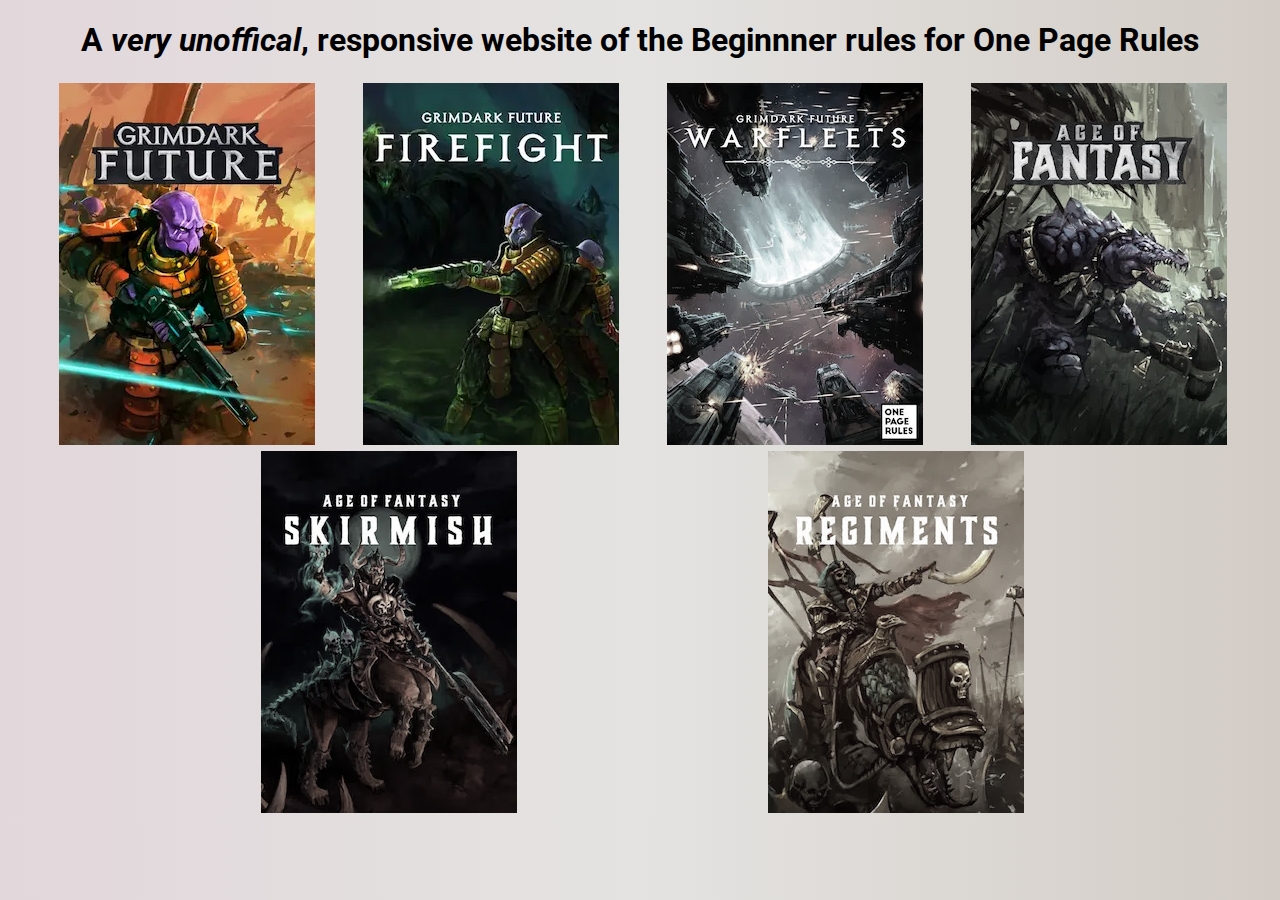
==== commit 26d9da2a: "upload gff-logo, start" ====
--- a/index.html
+++ b/index.html
@@ -41,7 +41,7 @@
         ><img
           src="images/gff_cover.webp"
           alt="Grimdark Future: Firefight rulebook cover"
-          class="rules-disable"
+          class="rules-enable"
       /></a>
 
       <a href="gfw-rules.html"
--- a/resources/styles.css
+++ b/resources/styles.css
@@ -1,6 +1,6 @@
 body {
   font-family: "Roboto Condensed", sans-serif;
-  background-image: linear-gradient(to right, #ccbfc6, #e4e3e1, #a79a91);
+  background-image: linear-gradient(to right, #e2d7db, #e4e3e1, #d3ccc6);
 }
 
 h1,
@@ -10,6 +10,9 @@
 h5,
 h6 {
   font-family: "Roboto", sans-serif;
+}
+h4 {
+  text-transform: uppercase;
 }
 
 img {
@@ -21,8 +24,8 @@
 
 .column {
   float: left;
-  width: 48%;
-  padding: 1%;
+  padding: 0%;
+  width: 100%;
 }
 
 .row:after {
@@ -31,10 +34,34 @@
   clear: both;
 }
 
-@media screen and (max-width: 600px) {
+.section-columns {
+  column-count: 1;
+}
+
+.no-break {
+  break-inside: avoid;
+  page-break-inside: avoid;
+}
+
+/* Mobile screen formatting */
+@media screen and (min-width: 600px) and (max-width: 2000px) {
   .column {
-    width: 100%;
-    padding: 0;
+    width: 48%;
+    padding: 1%;
+  }
+  .section-columns {
+    column-count: 2;
+  }
+}
+
+/* ultrawide screen formatting */
+@media screen and (min-width: 2000px) {
+  .column {
+    width: 33%;
+    padding: 1%;
+  }
+  .section-columns {
+    column-count: 3;
   }
 }
 
@@ -53,3 +80,19 @@
   flex-direction: row;
   justify-content: space-evenly;
 }
+
+.section-header {
+  background-color: #29282f;
+  padding: 15px;
+  color: white;
+}
+.section-header hr {
+  border: none;
+  height: 2px;
+  background-color: #8e8262;
+}
+
+.section-header h3 {
+  font-size: 2em;
+  margin: 0;
+}
--- a/resources/print.css
+++ b/resources/print.css
@@ -31,6 +31,16 @@
   break-inside: avoid;
 }
 
+.no-break {
+  break-inside: avoid;
+  page-break-inside: avoid;
+}
+
+.section-columns {
+  column-fill: auto;
+  column-count: 2;
+}
+
 ul,
 ol {
   break-inside: avoid;
@@ -47,6 +57,7 @@
   float: left;
   width: 48%;
   padding: 1%;
+  column-fill: auto;
 }
 
 .row:after {
